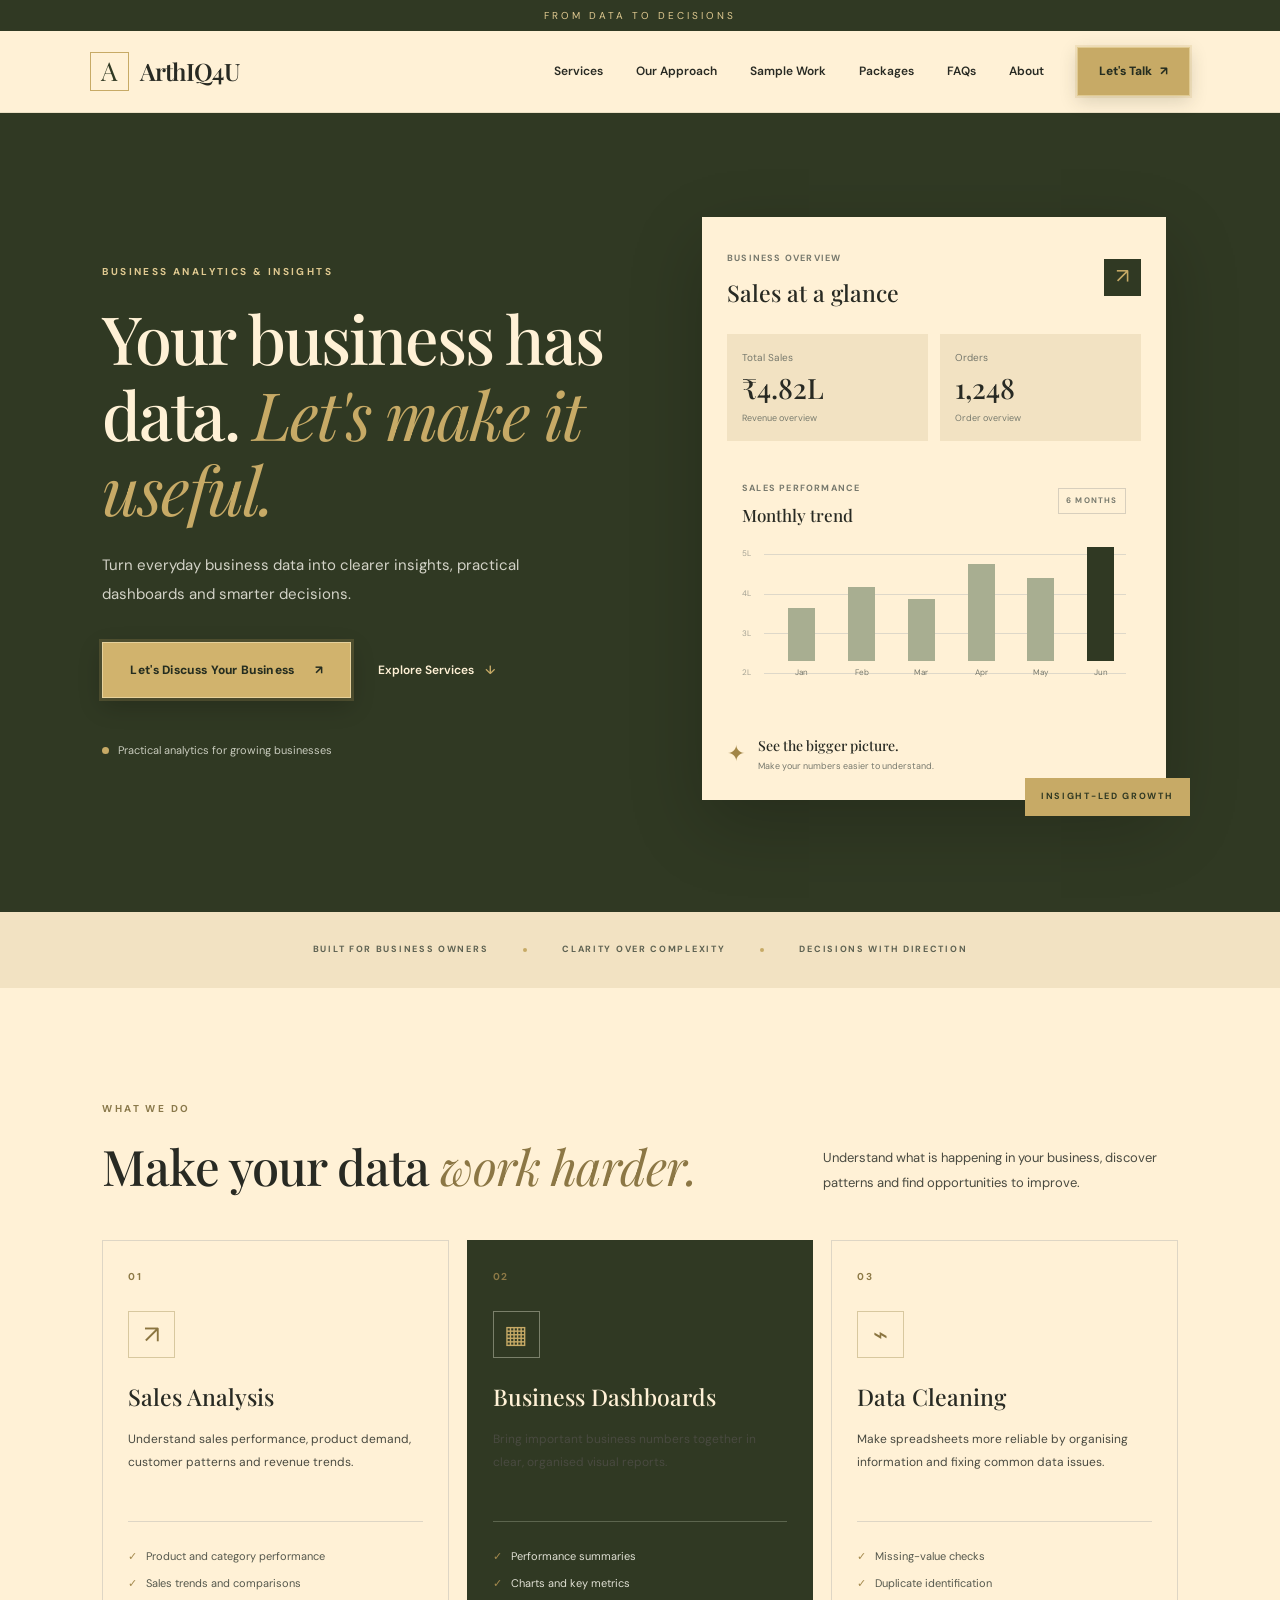
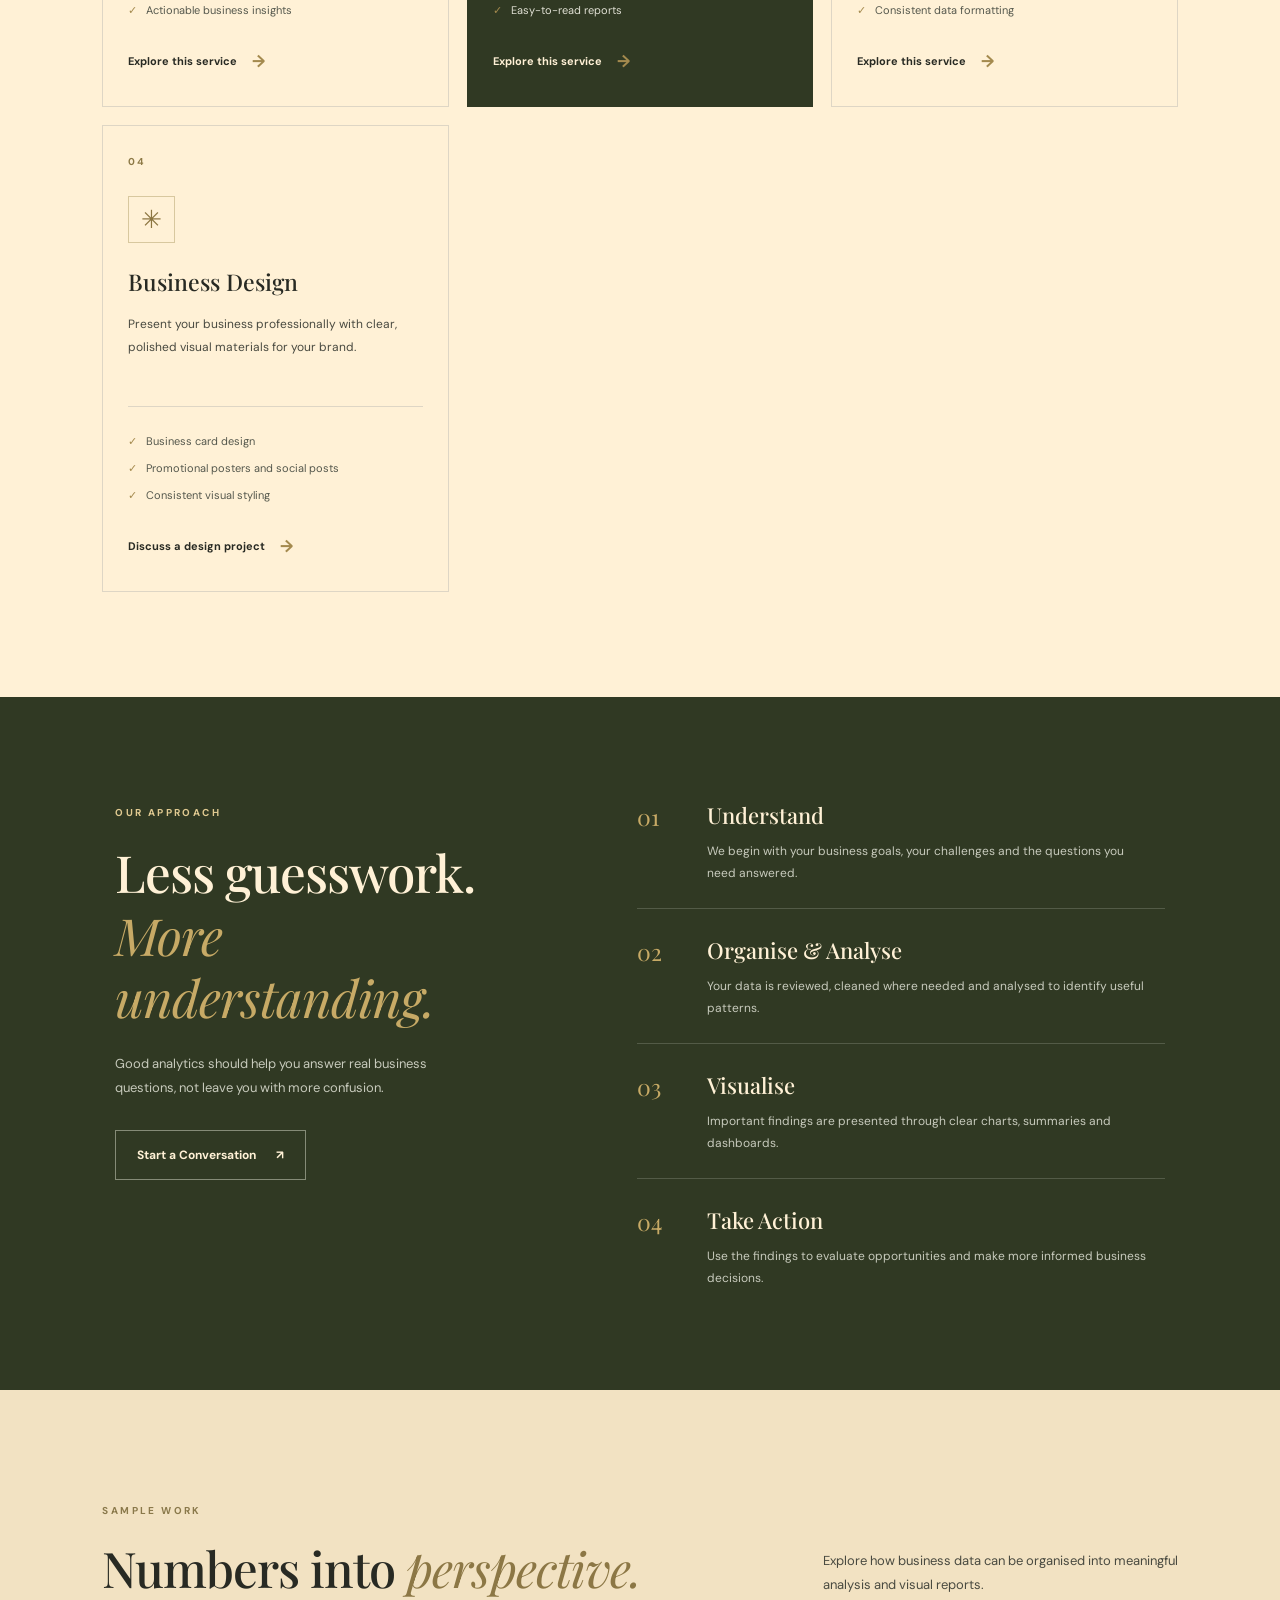
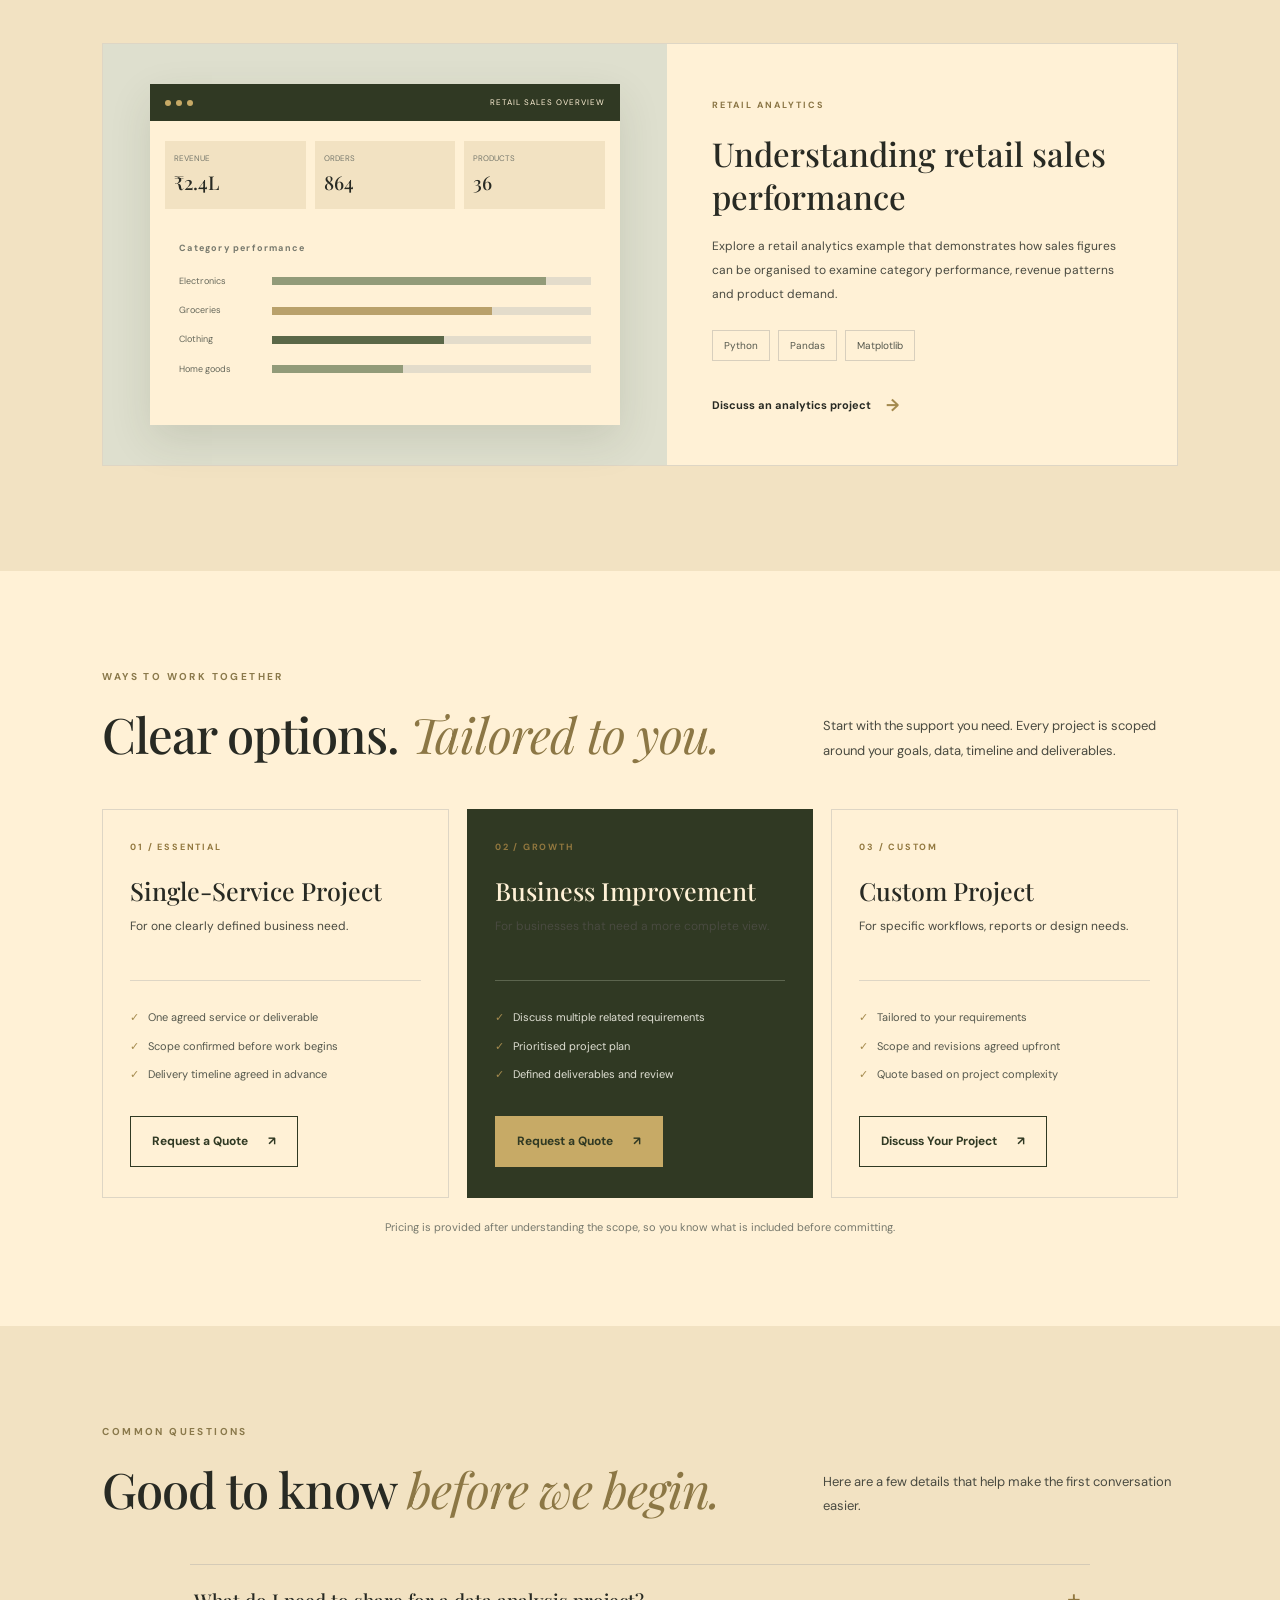
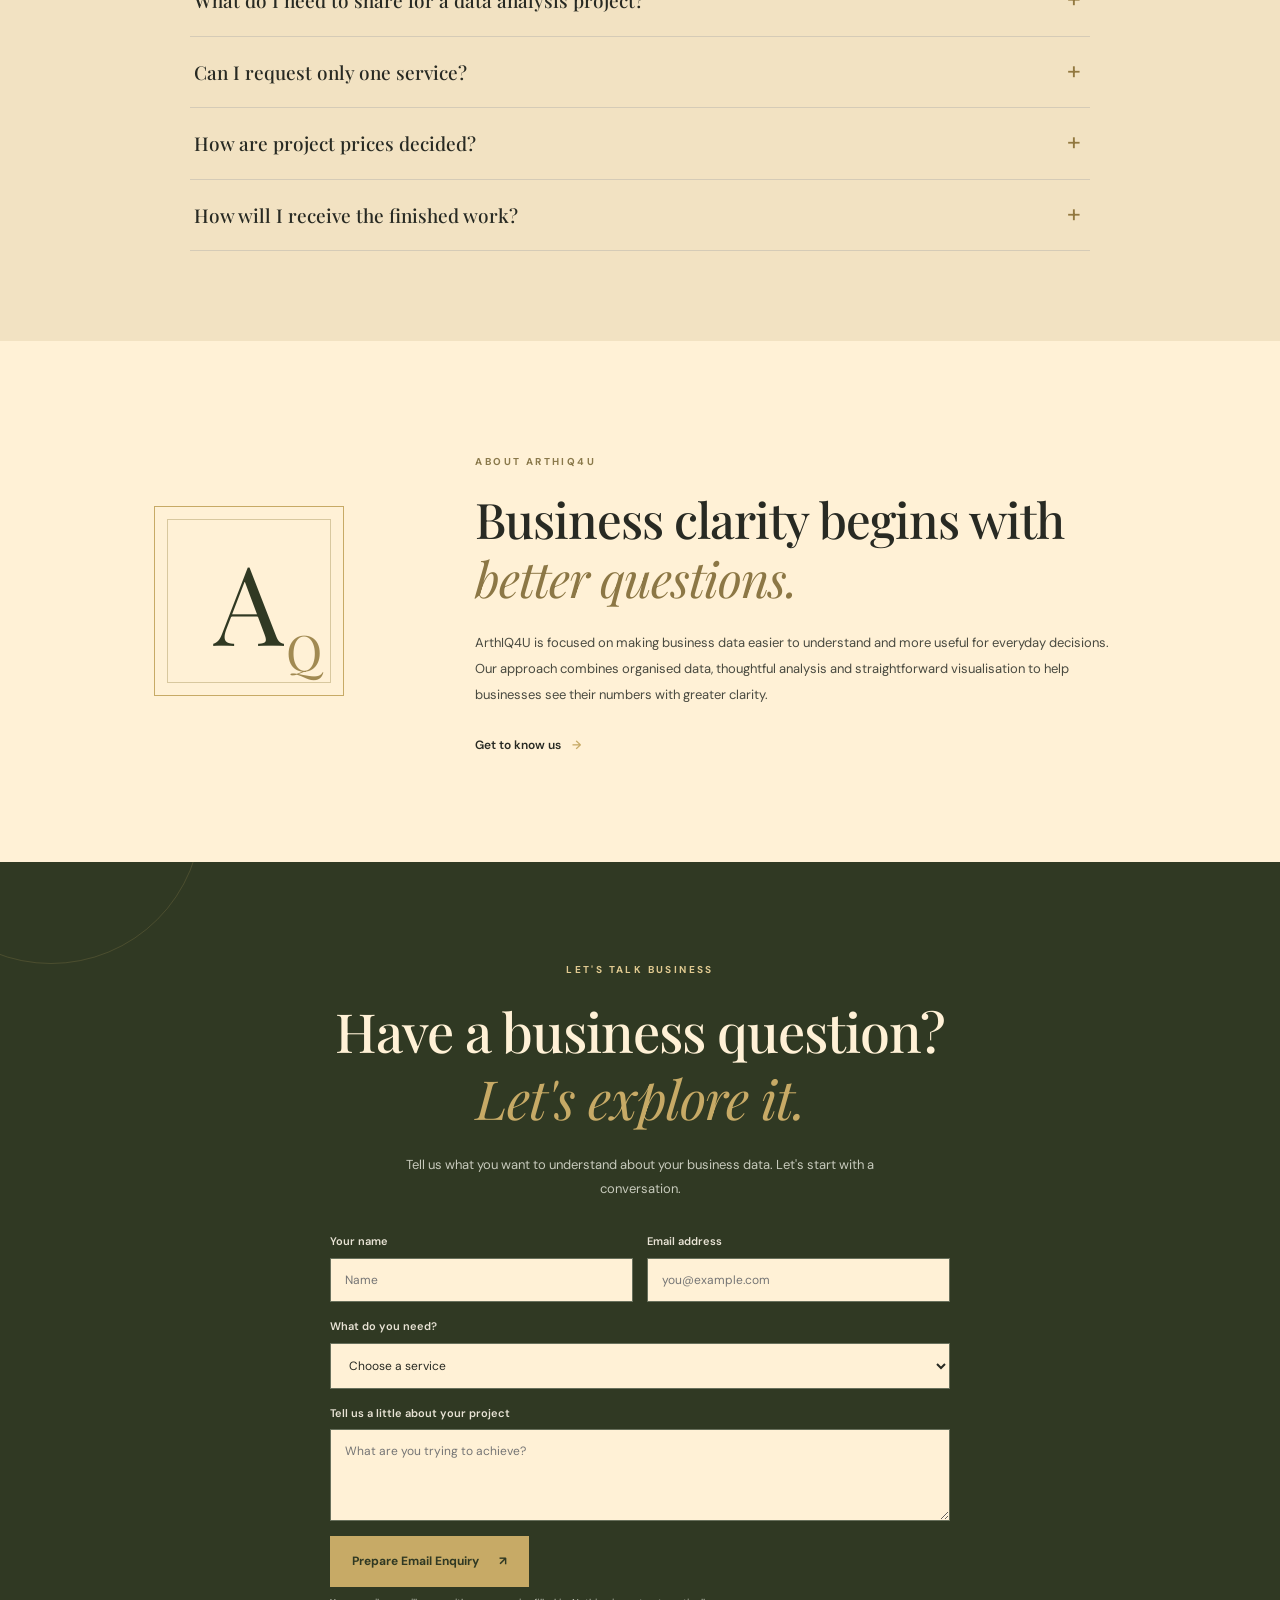
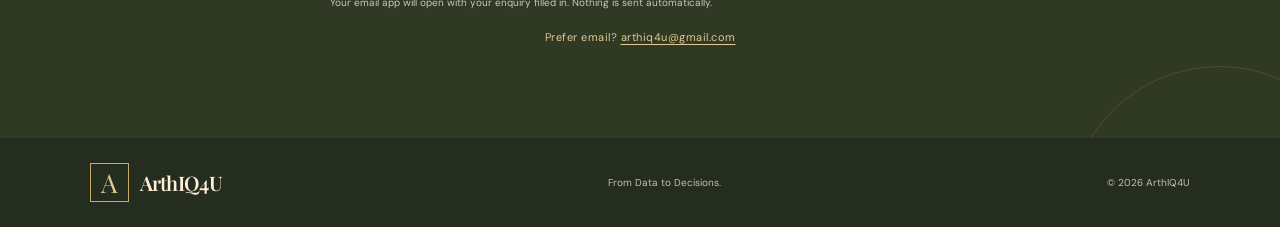
==== index.html @ d62cfc73 "Add files via upload" ====
<!DOCTYPE html>
<html lang="en">
<head>
    <meta charset="UTF-8">
    <meta name="viewport" content="width=device-width, initial-scale=1.0">
    <meta name="theme-color" content="#303923">
    <meta name="description" content="ArthIQ4U helps growing businesses with sales analysis, business dashboards, data cleaning and professional business design. From Data to Decisions.">
    <meta property="og:title" content="ArthIQ4U | From Data to Decisions">
    <meta property="og:description" content="Practical business analytics, dashboards and creative design for growing businesses.">
    <meta property="og:type" content="website">
    <meta name="color-scheme" content="light">
    <title>ArthIQ4U | From Data to Decisions</title>
    <link rel="stylesheet" href="style.css">
    <link rel="preconnect" href="https://fonts.googleapis.com">
    <link rel="preconnect" href="https://fonts.gstatic.com" crossorigin>
    <link href="https://fonts.googleapis.com/css2?family=DM+Sans:wght@400;500;600;700&family=Playfair+Display:wght@400;500;600;700&display=swap" rel="stylesheet">
</head>
<body>

    <div class="topbar">
        FROM DATA TO DECISIONS
    </div>

    <header class="header">
        <a href="#home" class="brand">
            <span class="brand-mark">A</span>
            <span class="brand-name">ArthIQ4U</span>
        </a>

        <button class="menu-toggle" id="menuToggle" aria-label="Open navigation" aria-expanded="false">
            ☰
        </button>

        <nav class="navigation" id="navigation">
            <a href="#services">Services</a>
            <a href="#approach">Our Approach</a>
            <a href="#work">Sample Work</a>
            <a href="#packages">Packages</a>
            <a href="#faq">FAQs</a>
            <a href="#about">About</a>
            <a href="#contact" class="nav-cta">Let's Talk <span>↗</span></a>
        </nav>
    </header>

    <main>
        <section class="hero" id="home">
            <div class="hero-content">
                <span class="eyebrow light-eyebrow">BUSINESS ANALYTICS & INSIGHTS</span>
                <h1>Your business has data. <em>Let's make it useful.</em></h1>
                <p class="hero-description">
                    Turn everyday business data into clearer insights, practical dashboards and smarter decisions.
                </p>

                <div class="hero-actions">
                    <a href="#contact" class="button button-gold">Let's Discuss Your Business <span>↗</span></a>
                    <a href="#services" class="text-link">Explore Services <span>↓</span></a>
                </div>

                <div class="hero-note">
                    <span class="status-dot"></span>
                    Practical analytics for growing businesses
                </div>
            </div>

            <div class="hero-visual">
                <div class="dashboard">
                    <div class="dashboard-header">
                        <div>
                            <span class="dashboard-kicker">BUSINESS OVERVIEW</span>
                            <h3>Sales at a glance</h3>
                        </div>
                        <span class="dashboard-icon">↗</span>
                    </div>

                    <div class="metric-grid">
                        <div class="metric-card">
                            <span>Total Sales</span>
                            <strong>₹4.82L</strong>
                            <small>Revenue overview</small>
                        </div>
                        <div class="metric-card">
                            <span>Orders</span>
                            <strong>1,248</strong>
                            <small>Order overview</small>
                        </div>
                    </div>

                    <div class="chart-card">
                        <div class="chart-heading">
                            <div>
                                <span>SALES PERFORMANCE</span>
                                <h4>Monthly trend</h4>
                            </div>
                            <span class="chart-period">6 MONTHS</span>
                        </div>

                        <div class="chart">
                            <div class="chart-grid">
                                <span>5L</span>
                                <span>4L</span>
                                <span>3L</span>
                                <span>2L</span>
                            </div>
                            <div class="chart-bars">
                                <div class="bar-item"><div class="bar" style="height: 40%"></div><span>Jan</span></div>
                                <div class="bar-item"><div class="bar" style="height: 56%"></div><span>Feb</span></div>
                                <div class="bar-item"><div class="bar" style="height: 47%"></div><span>Mar</span></div>
                                <div class="bar-item"><div class="bar" style="height: 73%"></div><span>Apr</span></div>
                                <div class="bar-item"><div class="bar" style="height: 63%"></div><span>May</span></div>
                                <div class="bar-item"><div class="bar active-bar" style="height: 88%"></div><span>Jun</span></div>
                            </div>
                        </div>
                    </div>

                    <div class="dashboard-footer">
                        <span class="footer-symbol">✦</span>
                        <div>
                            <strong>See the bigger picture.</strong>
                            <p>Make your numbers easier to understand.</p>
                        </div>
                    </div>
                </div>
                <div class="floating-label">INSIGHT-LED GROWTH</div>
            </div>
        </section>

        <section class="trust-strip">
            <span>BUILT FOR BUSINESS OWNERS</span>
            <span class="trust-divider"></span>
            <span>CLARITY OVER COMPLEXITY</span>
            <span class="trust-divider"></span>
            <span>DECISIONS WITH DIRECTION</span>
        </section>

        <section class="section services-section" id="services">
            <div class="section-heading">
                <div>
                    <span class="eyebrow">WHAT WE DO</span>
                    <h2>Make your data <em>work harder.</em></h2>
                </div>
                <p>Understand what is happening in your business, discover patterns and find opportunities to improve.</p>
            </div>

            <div class="services-grid">
                <article class="service-card">
                    <div class="service-number">01</div>
                    <div class="service-icon">↗</div>
                    <h3>Sales Analysis</h3>
                    <p>Understand sales performance, product demand, customer patterns and revenue trends.</p>
                    <ul>
                        <li>Product and category performance</li>
                        <li>Sales trends and comparisons</li>
                        <li>Actionable business insights</li>
                    </ul>
                    <a href="#contact" class="service-link">Explore this service <span>→</span></a>
                </article>

                <article class="service-card featured-service">
                    <div class="service-number">02</div>
                    <div class="service-icon">▦</div>
                    <h3>Business Dashboards</h3>
                    <p>Bring important business numbers together in clear, organised visual reports.</p>
                    <ul>
                        <li>Performance summaries</li>
                        <li>Charts and key metrics</li>
                        <li>Easy-to-read reports</li>
                    </ul>
                    <a href="#contact" class="service-link">Explore this service <span>→</span></a>
                </article>

                <article class="service-card">
                    <div class="service-number">03</div>
                    <div class="service-icon">⌁</div>
                    <h3>Data Cleaning</h3>
                    <p>Make spreadsheets more reliable by organising information and fixing common data issues.</p>
                    <ul>
                        <li>Missing-value checks</li>
                        <li>Duplicate identification</li>
                        <li>Consistent data formatting</li>
                    </ul>
                    <a href="#contact" class="service-link">Explore this service <span>→</span></a>
                </article>

                <article class="service-card">
                    <div class="service-number">04</div>
                    <div class="service-icon">✳</div>
                    <h3>Business Design</h3>
                    <p>Present your business professionally with clear, polished visual materials for your brand.</p>
                    <ul>
                        <li>Business card design</li>
                        <li>Promotional posters and social posts</li>
                        <li>Consistent visual styling</li>
                    </ul>
                    <a href="#contact" class="service-link">Discuss a design project <span>→</span></a>
                </article>
            </div>
        </section>

        <section class="approach-section" id="approach">
            <div class="approach-intro">
                <span class="eyebrow light-eyebrow">OUR APPROACH</span>
                <h2>Less guesswork.<br><em>More understanding.</em></h2>
                <p>Good analytics should help you answer real business questions, not leave you with more confusion.</p>
                <a href="#contact" class="button button-outline">Start a Conversation <span>↗</span></a>
            </div>

            <div class="steps">
                <article class="step">
                    <span class="step-number">01</span>
                    <div>
                        <h3>Understand</h3>
                        <p>We begin with your business goals, your challenges and the questions you need answered.</p>
                    </div>
                </article>

                <article class="step">
                    <span class="step-number">02</span>
                    <div>
                        <h3>Organise & Analyse</h3>
                        <p>Your data is reviewed, cleaned where needed and analysed to identify useful patterns.</p>
                    </div>
                </article>

                <article class="step">
                    <span class="step-number">03</span>
                    <div>
                        <h3>Visualise</h3>
                        <p>Important findings are presented through clear charts, summaries and dashboards.</p>
                    </div>
                </article>

                <article class="step">
                    <span class="step-number">04</span>
                    <div>
                        <h3>Take Action</h3>
                        <p>Use the findings to evaluate opportunities and make more informed business decisions.</p>
                    </div>
                </article>
            </div>
        </section>

        <section class="section work-section" id="work">
            <div class="section-heading">
                <div>
                    <span class="eyebrow">SAMPLE WORK</span>
                    <h2>Numbers into <em>perspective.</em></h2>
                </div>
                <p>Explore how business data can be organised into meaningful analysis and visual reports.</p>
            </div>

            <article class="project-card">
                <div class="project-visual">
                    <div class="project-window">
                        <div class="window-top">
                            <div class="window-dots"><i></i><i></i><i></i></div>
                            <span>RETAIL SALES OVERVIEW</span>
                        </div>
                        <div class="project-metrics">
                            <div><span>REVENUE</span><strong>₹2.4L</strong></div>
                            <div><span>ORDERS</span><strong>864</strong></div>
                            <div><span>PRODUCTS</span><strong>36</strong></div>
                        </div>
                        <div class="project-chart">
                            <div class="project-chart-title">Category performance</div>
                            <div class="horizontal-row"><span>Electronics</span><div><i style="width: 86%"></i></div></div>
                            <div class="horizontal-row"><span>Groceries</span><div><i style="width: 69%"></i></div></div>
                            <div class="horizontal-row"><span>Clothing</span><div><i style="width: 54%"></i></div></div>
                            <div class="horizontal-row"><span>Home goods</span><div><i style="width: 41%"></i></div></div>
                        </div>
                    </div>
                </div>

                <div class="project-content">
                    <span class="project-tag">RETAIL ANALYTICS</span>
                    <h3>Understanding retail sales performance</h3>
                    <p>Explore a retail analytics example that demonstrates how sales figures can be organised to examine category performance, revenue patterns and product demand.</p>
                    <div class="project-tools">
                        <span>Python</span>
                        <span>Pandas</span>
                        <span>Matplotlib</span>
                    </div>
                    <a href="#contact" class="service-link">Discuss an analytics project <span>→</span></a>
                </div>
            </article>
        </section>

        <section class="section packages-section" id="packages">
            <div class="section-heading">
                <div>
                    <span class="eyebrow">WAYS TO WORK TOGETHER</span>
                    <h2>Clear options. <em>Tailored to you.</em></h2>
                </div>
                <p>Start with the support you need. Every project is scoped around your goals, data, timeline and deliverables.</p>
            </div>

            <div class="packages-grid">
                <article class="package-card">
                    <span class="package-label">01 / ESSENTIAL</span>
                    <h3>Single-Service Project</h3>
                    <p>For one clearly defined business need.</p>
                    <ul>
                        <li>One agreed service or deliverable</li>
                        <li>Scope confirmed before work begins</li>
                        <li>Delivery timeline agreed in advance</li>
                    </ul>
                    <a class="button button-outline-dark" href="#contact" data-service="Single-Service Project">Request a Quote <span>↗</span></a>
                </article>

                <article class="package-card package-featured">
                    <span class="package-label">02 / GROWTH</span>
                    <h3>Business Improvement</h3>
                    <p>For businesses that need a more complete view.</p>
                    <ul>
                        <li>Discuss multiple related requirements</li>
                        <li>Prioritised project plan</li>
                        <li>Defined deliverables and review</li>
                    </ul>
                    <a class="button button-gold" href="#contact" data-service="Business Improvement">Request a Quote <span>↗</span></a>
                </article>

                <article class="package-card">
                    <span class="package-label">03 / CUSTOM</span>
                    <h3>Custom Project</h3>
                    <p>For specific workflows, reports or design needs.</p>
                    <ul>
                        <li>Tailored to your requirements</li>
                        <li>Scope and revisions agreed upfront</li>
                        <li>Quote based on project complexity</li>
                    </ul>
                    <a class="button button-outline-dark" href="#contact" data-service="Custom Project">Discuss Your Project <span>↗</span></a>
                </article>
            </div>
            <p class="packages-note">Pricing is provided after understanding the scope, so you know what is included before committing.</p>
        </section>

        <section class="faq-section" id="faq">
            <div class="section-heading">
                <div>
                    <span class="eyebrow">COMMON QUESTIONS</span>
                    <h2>Good to know <em>before we begin.</em></h2>
                </div>
                <p>Here are a few details that help make the first conversation easier.</p>
            </div>

            <div class="faq-list">
                <details>
                    <summary>What do I need to share for a data analysis project?</summary>
                    <p>Usually, a spreadsheet or CSV file and a short explanation of the business questions you want answered. Do not send passwords or sensitive customer information.</p>
                </details>
                <details>
                    <summary>Can I request only one service?</summary>
                    <p>Yes. You can enquire about a single sales analysis, dashboard, data-cleaning task, business card or promotional design.</p>
                </details>
                <details>
                    <summary>How are project prices decided?</summary>
                    <p>Pricing depends on the scope, complexity, format and timeline. You can request a quote before deciding whether to proceed.</p>
                </details>
                <details>
                    <summary>How will I receive the finished work?</summary>
                    <p>The delivery format is agreed at the start. Depending on the project, it may include a report, cleaned file, dashboard or design files.</p>
                </details>
            </div>
        </section>

        <section class="about-section" id="about">
            <div class="about-mark">A<span>Q</span></div>
            <div class="about-content">
                <span class="eyebrow">ABOUT ARTHIQ4U</span>
                <h2>Business clarity begins with <em>better questions.</em></h2>
                <p>ArthIQ4U is focused on making business data easier to understand and more useful for everyday decisions. Our approach combines organised data, thoughtful analysis and straightforward visualisation to help businesses see their numbers with greater clarity.</p>
                <a href="#contact" class="text-link dark-text-link">Get to know us <span>→</span></a>
            </div>
        </section>

        <section class="contact-section" id="contact">
            <div class="contact-inner">
                <span class="eyebrow light-eyebrow">LET'S TALK BUSINESS</span>
                <h2>Have a business question? <em>Let's explore it.</em></h2>
                <p>Tell us what you want to understand about your business data. Let's start with a conversation.</p>
                <form class="contact-form" id="contactForm">
                    <div class="form-row">
                        <label>
                            Your name
                            <input type="text" id="clientName" name="name" placeholder="Name" autocomplete="name" required>
                        </label>
                        <label>
                            Email address
                            <input type="email" id="clientEmail" name="email" placeholder="you@example.com" autocomplete="email" required>
                        </label>
                    </div>
                    <label>
                        What do you need?
                        <select id="serviceChoice" name="service" required>
                            <option value="">Choose a service</option>
                            <option>Sales Analysis</option>
                            <option>Business Dashboards</option>
                            <option>Data Cleaning</option>
                            <option>Business Card or Poster Design</option>
                            <option>Business Improvement</option>
                            <option>Custom Project</option>
                        </select>
                    </label>
                    <label>
                        Tell us a little about your project
                        <textarea id="projectDetails" name="message" rows="4" placeholder="What are you trying to achieve?" required></textarea>
                    </label>
                    <button class="button button-gold form-submit" type="submit">Prepare Email Enquiry <span>↗</span></button>
                    <p class="form-note">Your email app will open with your enquiry filled in. Nothing is sent automatically.</p>
                </form>
                <div class="contact-email">Prefer email? <a href="mailto:arthiq4u@gmail.com">arthiq4u@gmail.com</a></div>
            </div>
        </section>
    </main>

    <footer class="footer">
        <a href="#home" class="brand footer-brand">
            <span class="brand-mark">A</span>
            <span class="brand-name">ArthIQ4U</span>
        </a>
        <p>From Data to Decisions.</p>
        <span class="copyright">© <span id="year"></span> ArthIQ4U</span>
    </footer>

    <script>
        const menuToggle = document.getElementById("menuToggle");
        const navigation = document.getElementById("navigation");

        menuToggle.addEventListener("click", () => {
            const isOpen = navigation.classList.toggle("navigation-open");
            menuToggle.setAttribute("aria-expanded", isOpen);
            menuToggle.setAttribute("aria-label", isOpen ? "Close navigation" : "Open navigation");
            menuToggle.textContent = isOpen ? "✕" : "☰";
        });

        navigation.querySelectorAll("a").forEach(link => {
            link.addEventListener("click", () => {
                navigation.classList.remove("navigation-open");
                menuToggle.setAttribute("aria-expanded", "false");
                menuToggle.setAttribute("aria-label", "Open navigation");
                menuToggle.textContent = "☰";
            });
        });

        document.getElementById("year").textContent = new Date().getFullYear();

        // Package buttons preselect the relevant project type in the enquiry form.
        document.querySelectorAll("[data-service]").forEach(button => {
            button.addEventListener("click", () => {
                const serviceChoice = document.getElementById("serviceChoice");
                const value = button.dataset.service;
                const matchingOption = Array.from(serviceChoice.options).find(option => option.text === value);
                if (matchingOption) serviceChoice.value = matchingOption.value;
                else if (value === "Single-Service Project") serviceChoice.value = "Custom Project";
                else if (value === "Business Improvement") serviceChoice.value = "Business Improvement";
                else serviceChoice.value = "Custom Project";
            });
        });

        // This works on static hosting: it prepares an email rather than storing form data.
        document.getElementById("contactForm").addEventListener("submit", event => {
            event.preventDefault();
            const name = document.getElementById("clientName").value.trim();
            const email = document.getElementById("clientEmail").value.trim();
            const service = document.getElementById("serviceChoice").value;
            const details = document.getElementById("projectDetails").value.trim();
            const subject = encodeURIComponent("ArthIQ4U Enquiry - " + service);
            const body = encodeURIComponent(
                "Name: " + name + "\n" +
                "Reply email: " + email + "\n" +
                "Service: " + service + "\n\n" +
                "Project details:\n" + details
            );
            window.location.href = "mailto:arthiq4u@gmail.com?subject=" + subject + "&body=" + body;
        });
    </script>

</body>
</html>
---- style.css ----
:root {
    --olive: #303923;
    --olive-light: #45503a;
    --cream: #f4f0e5;
    --cream-dark: #e9e2d2;
    --gold: #c7aa66;
    --gold-light: #e0ca91;
    --ink: #282a23;
    --muted: #77796d;
    --white: #f4f0e5;
    --serif: "Playfair Display", Georgia, serif;
    --sans: "DM Sans", Arial, sans-serif;
}

* {
    margin: 0;
    padding: 0;
    box-sizing: border-box;
}

html {
    scroll-behavior: smooth;
    scroll-padding-top: 90px;
}

body {
    font-family: var(--sans);
    background: var(--cream);
    color: var(--ink);
    line-height: 1.7;
    -webkit-font-smoothing: antialiased;
}

a {
    color: inherit;
    text-decoration: none;
}

button {
    font: inherit;
}

.topbar {
    background: var(--olive);
    color: var(--gold-light);
    text-align: center;
    font-size: 10px;
    letter-spacing: 3px;
    padding: 7px 15px;
}

.header {
    min-height: 82px;
    display: flex;
    align-items: center;
    justify-content: space-between;
    padding: 0 7%;
    background: var(--cream);
    position: sticky;
    top: 0;
    z-index: 100;
    border-bottom: 1px solid rgba(48, 57, 35, 0.1);
}

.brand {
    display: inline-flex;
    align-items: center;
    gap: 11px;
}

.brand-mark {
    display: grid;
    place-items: center;
    width: 39px;
    height: 39px;
    border: 1px solid var(--gold);
    color: var(--olive);
    font-family: var(--serif);
    font-size: 26px;
    line-height: 1;
}

.brand-name {
    font-family: var(--serif);
    font-size: 24px;
    font-weight: 600;
    letter-spacing: -0.7px;
}

.navigation {
    display: flex;
    align-items: center;
    flex-wrap: wrap;
    gap: 33px;
}

.navigation a {
    font-size: 12px;
    font-weight: 600;
    transition: color 0.2s ease;
}

.navigation a:hover {
    color: #92763c;
}

.navigation .nav-cta {
    border: 1px solid var(--olive);
    padding: 11px 17px;
}

.nav-cta span {
    color: #92763c;
    margin-left: 5px;
}

.menu-toggle {
    display: none;
    border: 0;
    background: transparent;
    color: var(--olive);
    font-size: 25px;
    cursor: pointer;
}

/* Hero */

.hero {
    background: var(--olive);
    color: var(--cream);
    padding: 92px 8% 100px;
    display: grid;
    grid-template-columns: 1.03fr 0.97fr;
    gap: 70px;
    align-items: center;
    overflow: hidden;
}

.hero-content {
    max-width: 610px;
}

.eyebrow {
    display: inline-block;
    color: #8a794b;
    font-size: 10px;
    letter-spacing: 2.4px;
    font-weight: 700;
    margin-bottom: 20px;
}

.light-eyebrow {
    color: var(--gold-light);
}

.hero h1 {
    font-family: var(--serif);
    font-size: clamp(43px, 5.2vw, 70px);
    font-weight: 500;
    line-height: 1.13;
    letter-spacing: -2px;
    max-width: 650px;
}

.hero h1 em,
.section-heading h2 em,
.approach-intro h2 em,
.contact-inner h2 em,
.about-content h2 em {
    color: var(--gold);
    font-weight: 400;
}

.hero-description {
    color: #d3d3c7;
    max-width: 450px;
    font-size: 15px;
    margin-top: 25px;
    line-height: 1.9;
}

.hero-actions {
    display: flex;
    align-items: center;
    flex-wrap: wrap;
    gap: 27px;
    margin-top: 34px;
}

.button {
    display: inline-flex;
    justify-content: center;
    align-items: center;
    gap: 20px;
    padding: 14px 21px;
    font-size: 12px;
    font-weight: 700;
    transition: transform 0.2s ease, background 0.2s ease;
}

.button:hover {
    transform: translateY(-2px);
}

.button-gold {
    background: var(--gold);
    color: var(--olive);
}

.button-gold:hover {
    background: var(--gold-light);
}

.text-link {
    font-size: 12px;
    font-weight: 600;
}

.text-link span {
    margin-left: 8px;
    color: var(--gold);
}

.hero-note {
    display: flex;
    align-items: center;
    gap: 9px;
    margin-top: 43px;
    font-size: 11px;
    color: #c8cbbd;
}

.status-dot {
    width: 7px;
    height: 7px;
    background: var(--gold);
    border-radius: 50%;
}

.hero-visual {
    position: relative;
    padding: 12px;
}

.dashboard {
    background: var(--cream);
    color: var(--ink);
    padding: 25px;
    box-shadow: 0 25px 70px rgba(0, 0, 0, 0.2);
    position: relative;
    z-index: 1;
}

.dashboard-header,
.chart-heading {
    display: flex;
    align-items: center;
    justify-content: space-between;
}

.dashboard-kicker,
.chart-heading span,
.project-chart-title {
    color: var(--muted);
    font-size: 9px;
    letter-spacing: 1.2px;
    font-weight: 700;
}

.dashboard-header h3 {
    font-family: var(--serif);
    font-size: 23px;
    font-weight: 500;
    margin-top: 4px;
}

.dashboard-icon {
    display: grid;
    place-items: center;
    width: 37px;
    height: 37px;
    background: var(--olive);
    color: var(--gold);
    font-size: 21px;
}

.metric-grid {
    display: grid;
    grid-template-columns: 1fr 1fr;
    gap: 12px;
    margin: 22px 0 14px;
}

.metric-card {
    padding: 15px;
    background: var(--cream-dark);
    display: flex;
    flex-direction: column;
}

.metric-card span {
    font-size: 10px;
    color: var(--muted);
}

.metric-card strong {
    font-family: var(--serif);
    font-size: 28px;
    font-weight: 500;
    margin: 4px 0;
    line-height: 1.3;
}

.metric-card small {
    color: #787b6e;
    font-size: 9px;
}

.chart-card {
    background: var(--white);
    padding: 17px 15px 12px;
}

.chart-heading h4 {
    font-family: var(--serif);
    font-size: 17px;
    font-weight: 500;
    margin-top: 2px;
}

.chart-period {
    font-size: 8px !important;
    border: 1px solid #d8cfbd;
    padding: 5px 7px;
}

.chart {
    height: 155px;
    position: relative;
    margin-top: 17px;
    padding-left: 27px;
}

.chart-grid {
    position: absolute;
    inset: 0 0 22px 0;
    display: flex;
    flex-direction: column;
    justify-content: space-between;
}

.chart-grid span {
    color: #a3a193;
    font-size: 8px;
    position: relative;
}

.chart-grid span::after {
    content: "";
    position: absolute;
    left: 22px;
    right: 0;
    top: 50%;
    border-top: 1px solid #ded8c9;
}

.chart-bars {
    height: calc(100% - 22px);
    position: relative;
    display: flex;
    align-items: end;
    justify-content: space-around;
    gap: 10px;
    padding-left: 8px;
}

.bar-item {
    height: 100%;
    display: flex;
    flex: 1;
    flex-direction: column;
    align-items: center;
    justify-content: end;
    gap: 5px;
    z-index: 1;
}

.bar {
    width: min(100%, 27px);
    background: #a8ae91;
    min-height: 10px;
}

.active-bar {
    background: var(--olive);
}

.bar-item span {
    font-size: 8px;
    color: var(--muted);
}

.dashboard-footer {
    display: flex;
    gap: 13px;
    align-items: center;
    padding-top: 18px;
}

.footer-symbol {
    color: #a28647;
    font-size: 22px;
}

.dashboard-footer strong {
    font-family: var(--serif);
    font-size: 14px;
    font-weight: 500;
}

.dashboard-footer p {
    font-size: 9px;
    color: var(--muted);
}

.floating-label {
    position: absolute;
    bottom: -4px;
    right: -12px;
    background: var(--gold);
    color: var(--olive);
    font-size: 9px;
    font-weight: 700;
    letter-spacing: 1.7px;
    padding: 11px 16px;
    z-index: 2;
}

/* Trust strip */

.trust-strip {
    min-height: 76px;
    background: var(--cream-dark);
    display: flex;
    justify-content: center;
    align-items: center;
    flex-wrap: wrap;
    gap: 35px;
    padding: 20px;
    color: #5e6252;
    font-size: 9px;
    font-weight: 700;
    letter-spacing: 1.7px;
}

.trust-divider {
    width: 4px;
    height: 4px;
    background: var(--gold);
    border-radius: 50%;
}

/* General sections */

.section {
    padding: 105px 8%;
}

.section-heading {
    display: flex;
    justify-content: space-between;
    align-items: end;
    gap: 45px;
    margin-bottom: 45px;
}

.section-heading h2,
.about-content h2 {
    font-family: var(--serif);
    font-size: clamp(35px, 4vw, 49px);
    line-height: 1.2;
    font-weight: 500;
    letter-spacing: -1px;
}

.section-heading h2 em,
.about-content h2 em {
    color: #8c7745;
}

.section-heading > p {
    max-width: 355px;
    color: var(--muted);
    font-size: 13px;
    line-height: 1.9;
}

/* Services */

.services-grid {
    display: grid;
    grid-template-columns: repeat(3, 1fr);
    gap: 18px;
}

.service-card {
    background: var(--white);
    border: 1px solid #ded6c5;
    padding: 27px 25px 30px;
    position: relative;
    min-width: 0;
    transition: transform 0.25s ease, box-shadow 0.25s ease;
}

.service-card:hover {
    transform: translateY(-5px);
    box-shadow: 0 15px 35px rgba(48, 57, 35, 0.08);
}

.featured-service {
    background: var(--olive);
    color: var(--cream);
    border-color: var(--olive);
}

.service-number {
    font-size: 10px;
    color: #8d7946;
    font-weight: 700;
    letter-spacing: 1.5px;
}

.service-icon {
    width: 47px;
    height: 47px;
    border: 1px solid #d8c89f;
    color: #8b7540;
    display: grid;
    place-items: center;
    font-size: 25px;
    margin: 26px 0 19px;
}

.featured-service .service-icon {
    color: var(--gold);
    border-color: #7a806a;
}

.service-card h3 {
    font-family: var(--serif);
    font-size: 23px;
    font-weight: 500;
    margin-bottom: 12px;
}

.service-card > p {
    color: var(--muted);
    font-size: 12px;
    line-height: 1.9;
    min-height: 70px;
}

.featured-service > p {
    color: #d1d2c5;
}

.service-card ul {
    list-style: none;
    margin: 23px 0 27px;
    padding-top: 17px;
    border-top: 1px solid #ded6c5;
}

.featured-service ul {
    border-color: #5c654e;
}

.service-card li {
    font-size: 11px;
    margin: 8px 0;
    color: #55584d;
}

.featured-service li {
    color: #e0e0d4;
}

.service-card li::before {
    content: "✓";
    color: #a48a4e;
    margin-right: 9px;
}

.service-link {
    display: inline-flex;
    align-items: center;
    gap: 15px;
    font-size: 11px;
    font-weight: 700;
}

.service-link span {
    color: #a48a4e;
    font-size: 17px;
    transition: transform 0.2s ease;
}

.service-link:hover span {
    transform: translateX(4px);
}

/* Approach */

.approach-section {
    background: var(--olive);
    color: var(--cream);
    padding: 100px 9%;
    display: grid;
    grid-template-columns: 0.9fr 1.1fr;
    gap: 90px;
}

.approach-intro h2 {
    font-family: var(--serif);
    font-size: clamp(38px, 4vw, 53px);
    line-height: 1.22;
    font-weight: 500;
    letter-spacing: -1px;
}

.approach-intro > p {
    color: #c7cabc;
    font-size: 13px;
    line-height: 1.9;
    margin: 23px 0 29px;
    max-width: 370px;
}

.button-outline {
    border: 1px solid #858b77;
    color: var(--cream);
}

.button-outline:hover {
    background: #414b35;
}

.steps {
    display: flex;
    flex-direction: column;
}

.step {
    display: grid;
    grid-template-columns: 48px 1fr;
    gap: 22px;
    padding: 23px 0;
    border-bottom: 1px solid #535b47;
}

.step:first-child {
    padding-top: 0;
}

.step:last-child {
    border-bottom: 0;
    padding-bottom: 0;
}

.step-number {
    font-family: var(--serif);
    font-size: 23px;
    color: var(--gold);
}

.step h3 {
    font-family: var(--serif);
    font-size: 22px;
    font-weight: 500;
    margin-bottom: 5px;
}

.step p {
    color: #c7cabc;
    font-size: 12px;
    line-height: 1.9;
    max-width: 440px;
}

/* Sample work */

.work-section {
    background: var(--cream-dark);
}

.project-card {
    display: grid;
    grid-template-columns: 1.05fr 0.95fr;
    background: var(--white);
    border: 1px solid #ded6c5;
}

.project-visual {
    padding: 36px;
    background: #dedfce;
    display: flex;
    align-items: center;
    justify-content: center;
    min-width: 0;
}

.project-window {
    background: var(--cream);
    width: 100%;
    max-width: 470px;
    box-shadow: 0 15px 40px rgba(48, 57, 35, 0.12);
}

.window-top {
    background: var(--olive);
    color: var(--cream);
    display: flex;
    align-items: center;
    justify-content: space-between;
    padding: 12px 15px;
    font-size: 8px;
    letter-spacing: 1px;
}

.window-dots {
    display: flex;
    gap: 5px;
}

.window-dots i {
    width: 6px;
    height: 6px;
    background: var(--gold);
    border-radius: 50%;
}

.project-metrics {
    display: grid;
    grid-template-columns: repeat(3, 1fr);
    gap: 9px;
    padding: 20px 15px 15px;
}

.project-metrics > div {
    background: var(--cream-dark);
    padding: 11px 9px;
    display: flex;
    flex-direction: column;
}

.project-metrics span {
    font-size: 8px;
    color: var(--muted);
}

.project-metrics strong {
    font-family: var(--serif);
    font-size: 19px;
    font-weight: 500;
}

.project-chart {
    background: var(--white);
    margin: 0 15px 17px;
    padding: 17px 14px;
}

.project-chart-title {
    margin-bottom: 17px;
}

.horizontal-row {
    display: grid;
    grid-template-columns: 83px 1fr;
    align-items: center;
    gap: 10px;
    margin: 14px 0;
}

.horizontal-row > span {
    font-size: 9px;
    color: #66685b;
}

.horizontal-row > div {
    height: 8px;
    background: #e3dccb;
}

.horizontal-row i {
    display: block;
    height: 100%;
    background: #929b79;
}

.horizontal-row:nth-child(3) i {
    background: #b9a16b;
}

.horizontal-row:nth-child(4) i {
    background: #5b6848;
}

.project-content {
    padding: 45px;
    align-self: center;
}

.project-tag {
    color: #8a7545;
    font-size: 9px;
    font-weight: 700;
    letter-spacing: 2px;
}

.project-content h3 {
    font-family: var(--serif);
    font-size: 33px;
    font-weight: 500;
    line-height: 1.3;
    margin: 16px 0;
}

.project-content > p {
    color: var(--muted);
    font-size: 12px;
    line-height: 2;
}

.project-tools {
    display: flex;
    flex-wrap: wrap;
    gap: 8px;
    margin: 24px 0 29px;
}

.project-tools span {
    border: 1px solid #d8cfbd;
    padding: 6px 11px;
    font-size: 10px;
    color: #55584d;
}

/* Packages */

.packages-section {
    background: var(--cream);
    padding: 90px 8%;
}

.packages-grid {
    display: grid;
    grid-template-columns: repeat(3, minmax(0, 1fr));
    gap: 18px;
}

.package-card {
    background: var(--white);
    border: 1px solid #ded6c5;
    padding: 30px 27px;
    display: flex;
    flex-direction: column;
    align-items: flex-start;
    transition: transform 0.25s ease, box-shadow 0.25s ease;
}

.package-card:hover {
    transform: translateY(-4px);
    box-shadow: 0 16px 36px rgba(48, 57, 35, 0.08);
}

.package-featured {
    background: var(--olive);
    color: var(--cream);
    border-color: var(--olive);
}

.package-label {
    color: #92783f;
    font-size: 9px;
    font-weight: 700;
    letter-spacing: 1.8px;
}

.package-card h3 {
    font: 500 25px/1.25 var(--serif);
    margin: 20px 0 10px;
}

.package-card > p {
    color: var(--muted);
    font-size: 12px;
    line-height: 1.8;
    min-height: 44px;
}

.package-featured > p {
    color: #d1d2c5;
}

.package-card ul {
    list-style: none;
    border-top: 1px solid #ded6c5;
    padding: 17px 0 22px;
    margin: 20px 0 0;
    width: 100%;
    flex: 1;
}

.package-featured ul {
    border-color: #5c654e;
}

.package-card li {
    font-size: 11px;
    color: #55584d;
    margin: 10px 0;
}

.package-featured li {
    color: #e0e0d4;
}

.package-card li::before {
    content: "✓";
    color: #a48a4e;
    margin-right: 9px;
}

.button-outline-dark {
    border: 1px solid var(--olive);
    color: var(--olive);
}

.button-outline-dark:hover {
    background: var(--cream-dark);
}

.package-featured .button-gold {
    color: var(--olive);
}

.packages-note {
    margin-top: 20px;
    color: var(--muted);
    font-size: 11px;
    text-align: center;
}

/* FAQ */

.faq-section {
    padding: 90px 8%;
    background: var(--cream-dark);
}

.faq-list {
    max-width: 900px;
    margin: 0 auto;
    border-top: 1px solid #d5cbb7;
}

.faq-list details {
    border-bottom: 1px solid #d5cbb7;
    padding: 21px 4px;
}

.faq-list summary {
    cursor: pointer;
    list-style: none;
    font: 500 19px/1.5 var(--serif);
    position: relative;
    padding-right: 35px;
}

.faq-list summary::-webkit-details-marker {
    display: none;
}

.faq-list summary::after {
    content: "+";
    position: absolute;
    right: 5px;
    top: 0;
    color: #92783f;
    font: 400 25px/1 var(--sans);
}

.faq-list details[open] summary::after {
    content: "−";
}

.faq-list details p {
    max-width: 760px;
    color: var(--muted);
    font-size: 12px;
    line-height: 1.9;
    padding: 13px 35px 0 0;
}

/* About */

.about-section {
    display: grid;
    grid-template-columns: 0.55fr 1.45fr;
    gap: 75px;
    align-items: center;
    padding: 105px 12%;
    background: var(--cream);
}

.about-mark {
    width: 190px;
    height: 190px;
    border: 1px solid var(--gold);
    color: var(--olive);
    display: grid;
    place-items: center;
    font-family: var(--serif);
    font-size: 110px;
    position: relative;
    line-height: 1;
}

.about-mark::before,
.about-mark::after {
    content: "";
    position: absolute;
    border: 1px solid #d8c89f;
    inset: 12px;
}

.about-mark span {
    color: #a18a52;
    font-size: 49px;
    position: absolute;
    right: 21px;
    bottom: 20px;
}

.about-content h2 {
    max-width: 650px;
}

.about-content > p {
    font-size: 13px;
    color: var(--muted);
    line-height: 2;
    margin: 22px 0;
    max-width: 650px;
}

.dark-text-link {
    display: inline-block;
    margin-top: 5px;
}

/* Contact */

.contact-section {
    background: var(--olive);
    color: var(--cream);
    text-align: center;
    padding: 92px 7%;
    position: relative;
    overflow: hidden;
}

.contact-section::before,
.contact-section::after {
    content: "";
    position: absolute;
    width: 300px;
    height: 300px;
    border: 1px solid rgba(199, 170, 102, 0.18);
    border-radius: 50%;
    pointer-events: none;
}

.contact-section::before {
    top: -200px;
    left: -100px;
}

.contact-section::after {
    bottom: -230px;
    right: -90px;
}

.contact-inner {
    position: relative;
    z-index: 1;
    max-width: 720px;
    margin: auto;
}

.contact-inner h2 {
    font-family: var(--serif);
    font-size: clamp(36px, 4.7vw, 54px);
    line-height: 1.25;
    font-weight: 500;
    letter-spacing: -1px;
}

.contact-inner > p {
    color: #c7cabc;
    font-size: 13px;
    line-height: 1.9;
    max-width: 490px;
    margin: 20px auto 28px;
}

.contact-email {
    font-size: 11px;
    color: var(--gold-light);
    margin-top: 17px;
    letter-spacing: 0.5px;
}

.contact-email a {
    text-decoration: underline;
    text-underline-offset: 3px;
}

.contact-form {
    max-width: 620px;
    margin: 30px auto 0;
    text-align: left;
    display: grid;
    gap: 15px;
}

.contact-form label {
    display: grid;
    gap: 7px;
    color: #e8e3d5;
    font-size: 11px;
    font-weight: 600;
}

.form-row {
    display: grid;
    grid-template-columns: 1fr 1fr;
    gap: 14px;
}

.contact-form input,
.contact-form select,
.contact-form textarea {
    width: 100%;
    border: 1px solid #68705c;
    border-radius: 0;
    padding: 13px 14px;
    background: var(--cream);
    color: var(--ink);
    font: 12px var(--sans);
    outline: none;
}

.contact-form input:focus,
.contact-form select:focus,
.contact-form textarea:focus {
    border-color: var(--gold);
    box-shadow: 0 0 0 2px rgba(199, 170, 102, 0.18);
}

.contact-form textarea {
    resize: vertical;
}

.form-submit {
    border: 0;
    cursor: pointer;
    justify-self: start;
}

.form-note {
    color: #c7cabc;
    font-size: 10px;
    line-height: 1.7;
    margin-top: -8px;
}

/* Footer */

.footer {
    display: flex;
    align-items: center;
    justify-content: space-between;
    gap: 20px;
    padding: 25px 7%;
    background: #252d20;
    color: var(--cream);
}

.footer-brand .brand-mark {
    color: var(--gold-light);
}

.footer-brand .brand-name {
    font-size: 20px;
}

.footer > p,
.copyright {
    color: #c0c2b5;
    font-size: 10px;
}

/* Accessibility */

:focus-visible {
    outline: 2px solid var(--gold);
    outline-offset: 4px;
}

/* Large screens */

@media (min-width: 1500px) {
    .hero,
    .section,
    .approach-section,
    .about-section,
    .header,
    .footer {
        padding-left: max(8%, calc((100% - 1250px) / 2));
        padding-right: max(8%, calc((100% - 1250px) / 2));
    }
}

/* Tablets and smaller laptops */

@media (max-width: 1100px) {
    .header {
        padding: 0 5%;
    }

    .navigation {
        gap: 19px;
    }

    .hero {
        padding: 75px 5%;
        gap: 35px;
    }

    .services-grid {
        grid-template-columns: repeat(2, minmax(0, 1fr));
    }

    .approach-section {
        padding: 85px 6%;
        gap: 45px;
    }

    .section {
        padding: 85px 5%;
    }

    .service-card {
        padding: 23px 19px;
    }

    .project-content {
        padding: 32px;
    }

    .about-section {
        padding: 85px 8%;
        gap: 45px;
    }
}

/* Mobile navigation and layout */

@media (max-width: 760px) {
    html {
        scroll-padding-top: 75px;
    }

    .topbar {
        font-size: 8px;
        letter-spacing: 2px;
    }

    .header {
        min-height: 72px;
        padding: 0 6%;
    }

    .brand-mark {
        width: 34px;
        height: 34px;
        font-size: 23px;
    }

    .brand-name {
        font-size: 21px;
    }

    .menu-toggle {
        display: block;
    }

    .navigation {
        display: none;
        position: absolute;
        top: 71px;
        left: 0;
        right: 0;
        padding: 22px 6% 26px;
        background: var(--cream);
        border-bottom: 1px solid #d5cbb7;
        align-items: stretch;
        gap: 0;
        box-shadow: 0 15px 20px rgba(48, 57, 35, 0.08);
    }

    .navigation-open {
        display: flex;
        flex-direction: column;
    }

    .navigation a {
        padding: 12px 0;
        border-bottom: 1px solid #ded6c5;
    }

    .navigation .nav-cta {
        margin-top: 13px;
        padding: 11px 15px;
        text-align: center;
        border: 1px solid var(--olive);
    }

    .hero {
        grid-template-columns: 1fr;
        padding: 64px 7% 75px;
        gap: 40px;
    }

    .hero h1 {
        font-size: clamp(42px, 10vw, 61px);
        letter-spacing: -1.5px;
    }

    .hero-description {
        font-size: 13px;
    }

    .hero-note {
        margin-top: 30px;
    }

    .hero-visual {
        max-width: 500px;
        width: 100%;
        margin: auto;
        padding: 0 5px 12px;
    }

    .dashboard {
        padding: 19px;
    }

    .floating-label {
        right: -2px;
    }

    .trust-strip {
        gap: 13px;
        font-size: 8px;
        letter-spacing: 1px;
        text-align: center;
    }

    .trust-divider {
        flex-shrink: 0;
    }

    .section {
        padding: 70px 6%;
    }

    .section-heading {
        display: block;
        margin-bottom: 32px;
    }

    .section-heading h2,
    .about-content h2 {
        font-size: 38px;
    }

    .section-heading > p {
        margin-top: 16px;
    }

    .services-grid,
    .packages-grid {
        grid-template-columns: 1fr;
        gap: 14px;
    }

    .service-card {
        padding: 25px;
    }

    .service-card > p {
        min-height: auto;
    }

    .service-card ul {
        margin-bottom: 22px;
    }

    .approach-section {
        grid-template-columns: 1fr;
        padding: 72px 7%;
        gap: 45px;
    }

    .approach-intro h2 {
        font-size: 43px;
    }

    .step {
        gap: 15px;
        grid-template-columns: 38px 1fr;
        padding: 20px 0;
    }

    .step h3 {
        font-size: 21px;
    }

    .project-card {
        grid-template-columns: 1fr;
    }

    .project-visual {
        padding: 22px 16px;
    }

    .project-content {
        padding: 29px 23px 33px;
    }

    .project-content h3 {
        font-size: 30px;
    }

    .about-section {
        grid-template-columns: 1fr;
        padding: 70px 7%;
        gap: 35px;
    }

    .about-mark {
        width: 135px;
        height: 135px;
        font-size: 80px;
    }

    .about-mark span {
        font-size: 38px;
        right: 14px;
        bottom: 13px;
    }

    .contact-section {
        padding: 72px 7%;
    }

    .contact-inner h2 {
        font-size: 40px;
    }

    .package-card {
        padding: 26px 23px;
    }

    .package-card > p {
        min-height: auto;
    }

    .faq-section {
        padding: 70px 6%;
    }

    .faq-list summary {
        font-size: 17px;
    }

    .form-row {
        grid-template-columns: 1fr;
    }

    .contact-form {
        margin-top: 25px;
    }

    .form-submit {
        width: 100%;
    }

    .footer {
        padding: 25px 6%;
        flex-wrap: wrap;
    }

    .footer > p {
        order: 3;
        width: 100%;
    }
}

/* Small phones */

@media (max-width: 390px) {
    .hero h1 {
        font-size: 39px;
    }

    .hero-actions {
        align-items: flex-start;
        flex-direction: column;
        gap: 20px;
    }

    .dashboard {
        padding: 13px;
    }

    .metric-card {
        padding: 10px;
    }

    .metric-card strong {
        font-size: 24px;
    }

    .chart-card {
        padding: 13px 10px;
    }

    .chart-bars {
        gap: 5px;
    }

    .section-heading h2,
    .about-content h2 {
        font-size: 34px;
    }

    .contact-inner h2 {
        font-size: 35px;
    }

    .project-metrics {
        gap: 5px;
        padding: 14px 9px 10px;
    }

    .project-metrics strong {
        font-size: 16px;
    }

    .project-chart {
        margin: 0 9px 12px;
        padding: 14px 9px;
    }
}

/* Reduced motion accessibility */

@media (prefers-reduced-motion: reduce) {
    html {
        scroll-behavior: auto;
    }

    *,
    *::before,
    *::after {
        transition-duration: 0.01ms !important;
        animation-duration: 0.01ms !important;
    }
}
/* Replace white surfaces with pure warm cream */
:root {
    --cream: #FFF1D6;
    --cream-dark: #F2E2C2;
    --white: #FFF1D6;
}

/* Main backgrounds */
body,
.header,
.about-section,
.packages-section,
.navigation {
    background-color: #FFF1D6;
}

/* Cards and dashboard surfaces */
.service-card,
.chart-card,
.project-card,
.project-chart,
.project-window,
.package-card,
.dashboard {
    background-color: #FFF1D6;
}

/* Slightly deeper cream for inner panels */
.metric-card,
.project-metrics > div,
.trust-strip,
.work-section,
.faq-section {
    background-color: #F2E2C2;
}

/* Keep text dark and readable */
body,
.service-card,
.package-card,
.project-card {
    color: #282A23;
}

.service-card > p,
.package-card > p,
.project-content > p,
.section-heading > p,
.about-content > p,
.faq-list details p {
    color: #494A40;
}

/* Preserve the olive feature card */
.featured-service,
.package-featured,
.hero,
.approach-section,
.contact-section {
    background-color: #303923;
    color: #FFF1D6;
}

/* Cream-colored form fields */
.contact-form input,
.contact-form select,
.contact-form textarea {
    background-color: #FFF1D6;
    color: #282A23;
}
/* =====================================
   ArthIQ4U — Premium CTA Animations
   ===================================== */

/* Let's Talk button in navigation */
.navigation .nav-cta {
    position: relative;
    overflow: hidden;
    border: 1px solid #B99A5D;
    background: transparent;
    color: var(--olive);
    transition:
        background 0.3s ease,
        color 0.3s ease,
        border-color 0.3s ease,
        transform 0.3s ease,
        box-shadow 0.3s ease;
}

.navigation .nav-cta:hover {
    background: var(--olive);
    color: #FFF1D6;
    border-color: var(--olive);
    transform: translateY(-3px);
    box-shadow: 0 7px 20px rgba(48, 57, 35, 0.18);
}

.navigation .nav-cta span {
    display: inline-block;
    transition: transform 0.3s ease;
}

.navigation .nav-cta:hover span {
    transform: translate(3px, -3px);
}

/* Let's Discuss Your Business button */
.button-gold {
    position: relative;
    overflow: hidden;
    border: 1px solid #C7AA66;
    transition:
        background 0.3s ease,
        color 0.3s ease,
        transform 0.3s ease,
        box-shadow 0.3s ease;
}

.button-gold:hover {
    background: #E0CA91;
    color: #252D20;
    transform: translateY(-4px);
    box-shadow: 0 10px 25px rgba(199, 170, 102, 0.25);
}

/* Subtle animated gold shine */
.button-gold::before,
.navigation .nav-cta::before {
    content: "";
    position: absolute;
    top: 0;
    left: -120%;
    width: 65%;
    height: 100%;
    background: linear-gradient(
        110deg,
        transparent,
        rgba(255, 255, 255, 0.25),
        transparent
    );
    transform: skewX(-20deg);
    transition: left 0.65s ease;
    pointer-events: none;
}

.button-gold:hover::before,
.navigation .nav-cta:hover::before {
    left: 150%;
}

/* Gentle attention animation */
@keyframes premiumPulse {
    0%, 100% {
        box-shadow: 0 0 0 0 rgba(199, 170, 102, 0);
    }
    50% {
        box-shadow: 0 0 0 5px rgba(199, 170, 102, 0.12);
    }
}

.hero .button-gold {
    animation: premiumPulse 3s ease-in-out infinite;
}

/* Stop pulsing when the user interacts */
.hero .button-gold:hover,
.hero .button-gold:focus-visible {
    animation: none;
}

/* Respect reduced-motion preferences */
@media (prefers-reduced-motion: reduce) {
    .hero .button-gold {
        animation: none;
    }

    .button-gold,
    .navigation .nav-cta,
    .navigation .nav-cta span {
        transition: none;
    }

    .button-gold::before,
    .navigation .nav-cta::before {
        display: none;
    }
}
/* ==========================================
   ArthIQ4U — High-Visibility CTA Buttons
   ========================================== */

/* LET'S TALK — Navigation button */
.navigation .nav-cta {
    position: relative;
    isolation: isolate;
    overflow: hidden;
    background: #C7AA66;
    color: #252D20 !important;
    border: 1px solid #E0CA91;
    font-weight: 800;
    padding: 13px 21px;
    box-shadow:
        0 0 0 2px rgba(199, 170, 102, 0.2),
        0 5px 18px rgba(48, 57, 35, 0.18);
    transition:
        transform 0.3s ease,
        background 0.3s ease,
        box-shadow 0.3s ease;
}

.navigation .nav-cta:hover {
    background: #E0CA91;
    color: #252D20 !important;
    transform: translateY(-4px) scale(1.04);
    box-shadow:
        0 0 0 4px rgba(199, 170, 102, 0.22),
        0 9px 26px rgba(48, 57, 35, 0.25);
}

.navigation .nav-cta span {
    display: inline-block;
    color: #252D20;
    transition: transform 0.3s ease;
}

.navigation .nav-cta:hover span {
    transform: translate(4px, -4px);
}

/* LET'S DISCUSS YOUR BUSINESS — Main CTA */
.hero .button-gold {
    position: relative;
    isolation: isolate;
    overflow: hidden;
    background: #D1B36D;
    color: #252D20;
    border: 1px solid #E6D19B;
    padding: 17px 27px;
    font-weight: 800;
    letter-spacing: 0.3px;
    box-shadow:
        0 0 0 3px rgba(199, 170, 102, 0.2),
        0 8px 24px rgba(0, 0, 0, 0.2);
    animation: ctaGlow 2.2s ease-in-out infinite;
    transition:
        transform 0.3s ease,
        background 0.3s ease,
        box-shadow 0.3s ease;
}

.hero .button-gold:hover {
    background: #E8D49F;
    color: #20271C;
    transform: translateY(-5px) scale(1.035);
    box-shadow:
        0 0 0 5px rgba(199, 170, 102, 0.25),
        0 13px 32px rgba(0, 0, 0, 0.25);
    animation: none;
}

/* Moving shine */
.hero .button-gold::before,
.navigation .nav-cta::before {
    content: "";
    position: absolute;
    z-index: -1;
    top: -20%;
    left: -130%;
    width: 65%;
    height: 140%;
    background: rgba(255, 255, 255, 0.38);
    transform: skewX(-25deg);
    transition: left 0.7s ease;
    pointer-events: none;
}

.hero .button-gold:hover::before,
.navigation .nav-cta:hover::before {
    left: 150%;
}

/* Gold glow around the main CTA */
@keyframes ctaGlow {
    0%, 100% {
        box-shadow:
            0 0 0 2px rgba(199, 170, 102, 0.16),
            0 6px 18px rgba(0, 0, 0, 0.16);
    }

    50% {
        box-shadow:
            0 0 0 5px rgba(199, 170, 102, 0.3),
            0 9px 28px rgba(199, 170, 102, 0.2);
    }
}

/* Keyboard accessibility */
.hero .button-gold:focus-visible,
.navigation .nav-cta:focus-visible {
    outline: 3px solid #E0CA91;
    outline-offset: 5px;
}

/* Mobile navigation */
@media (max-width: 760px) {
    .navigation .nav-cta {
        text-align: center;
        margin-top: 12px;
    }

    .hero .button-gold {
        padding: 16px 22px;
    }
}

/* Respect reduced-motion settings */
@media (prefers-reduced-motion: reduce) {
    .hero .button-gold {
        animation: none;
    }

    .hero .button-gold,
    .navigation .nav-cta,
    .navigation .nav-cta span {
        transition: none;
    }

    .hero .button-gold::before,
    .navigation .nav-cta::before {
        display: none;
    }
}
/* Animated arrows for ArthIQ4U CTA buttons */

/* Main hero button arrow */
.hero .button-gold span,
.hero .button-gold .arrow {
    display: inline-block;
    animation: arrowSlide 1.1s ease-in-out infinite;
}

/* Navigation button arrow */
.navigation .nav-cta span {
    display: inline-block;
    animation: arrowDiagonal 1.1s ease-in-out infinite;
}

/* Arrow slides right */
@keyframes arrowSlide {
    0%, 100% {
        transform: translateX(0);
    }
    50% {
        transform: translateX(7px);
    }
}

/* Navigation arrow moves diagonally */
@keyframes arrowDiagonal {
    0%, 100% {
        transform: translate(0, 0);
    }
    50% {
        transform: translate(4px, -4px);
    }
}

/* Stop the animation while hovering */
.hero .button-gold:hover span,
.hero .button-gold:hover .arrow,
.navigation .nav-cta:hover span {
    animation-play-state: paused;
}

/* Respect reduced-motion preferences */
@media (prefers-reduced-motion: reduce) {
    .hero .button-gold span,
    .hero .button-gold .arrow,
    .navigation .nav-cta span {
        animation: none;
    }
}
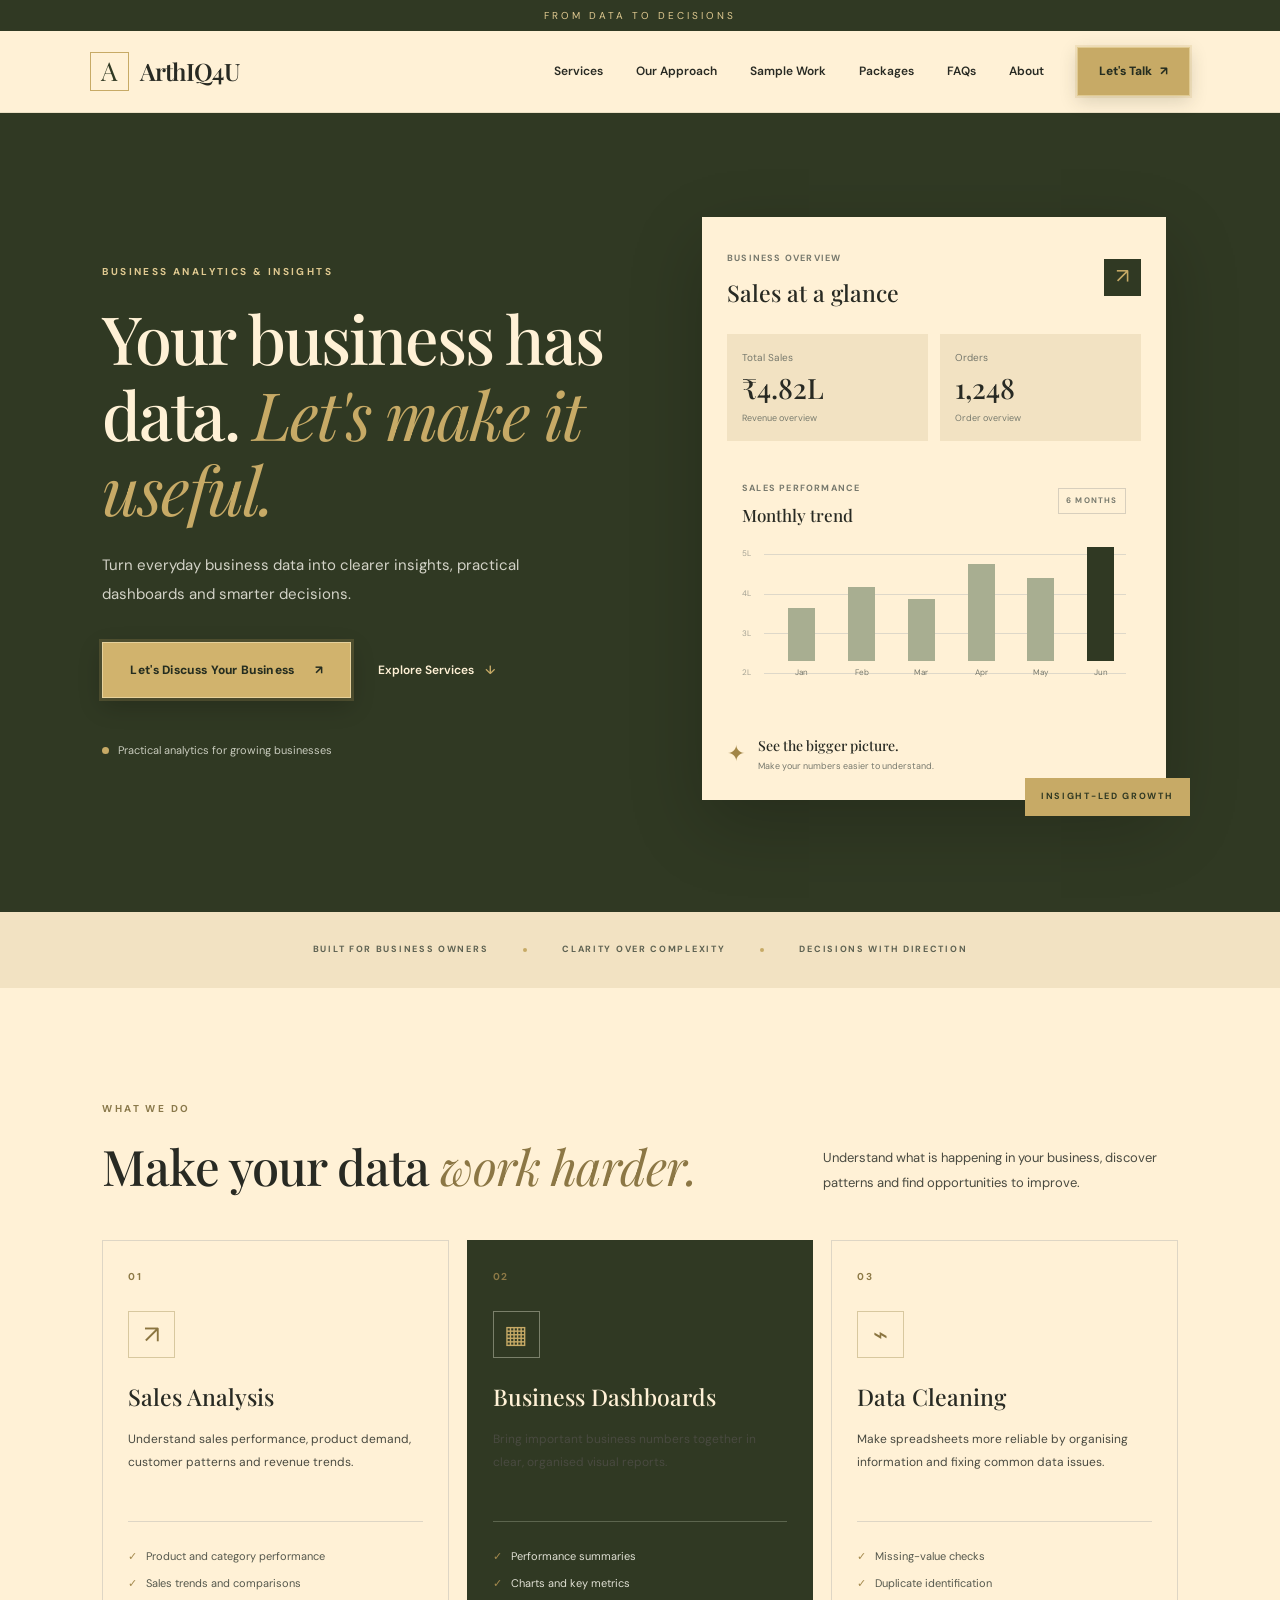
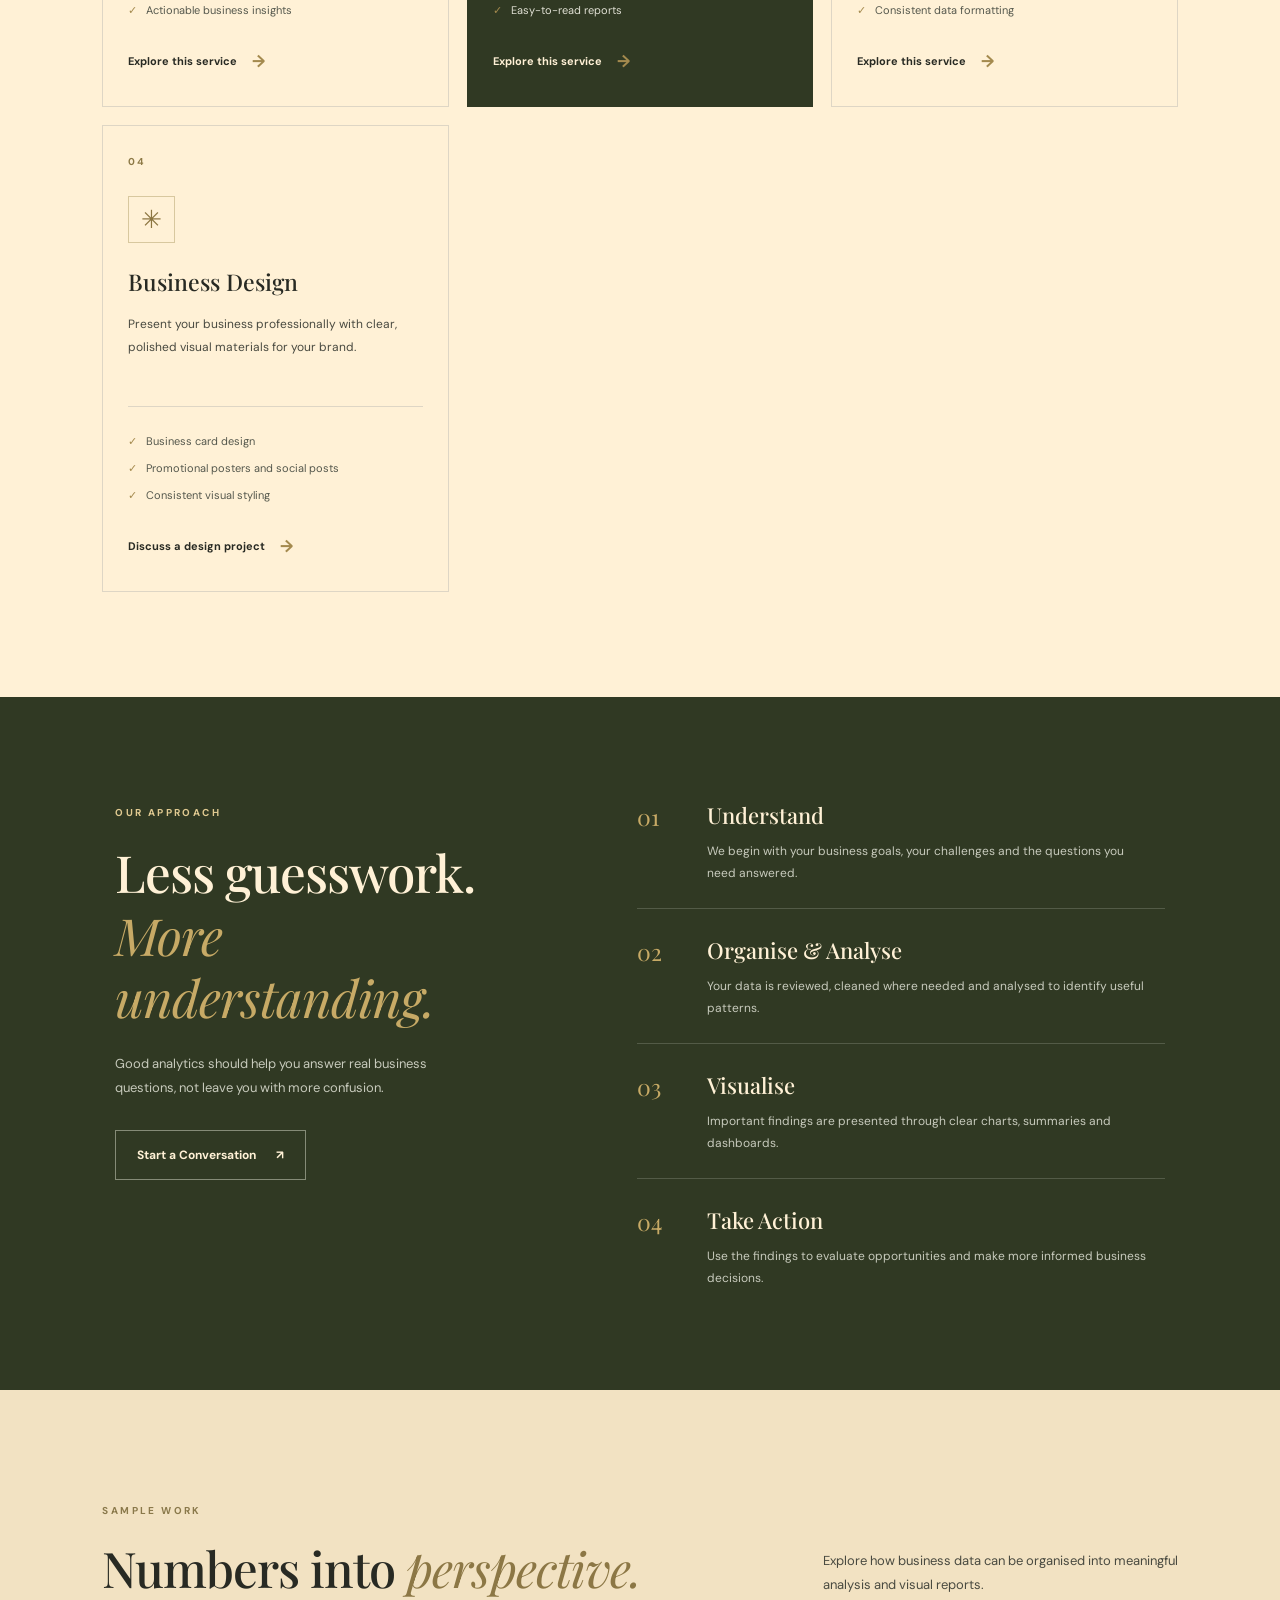
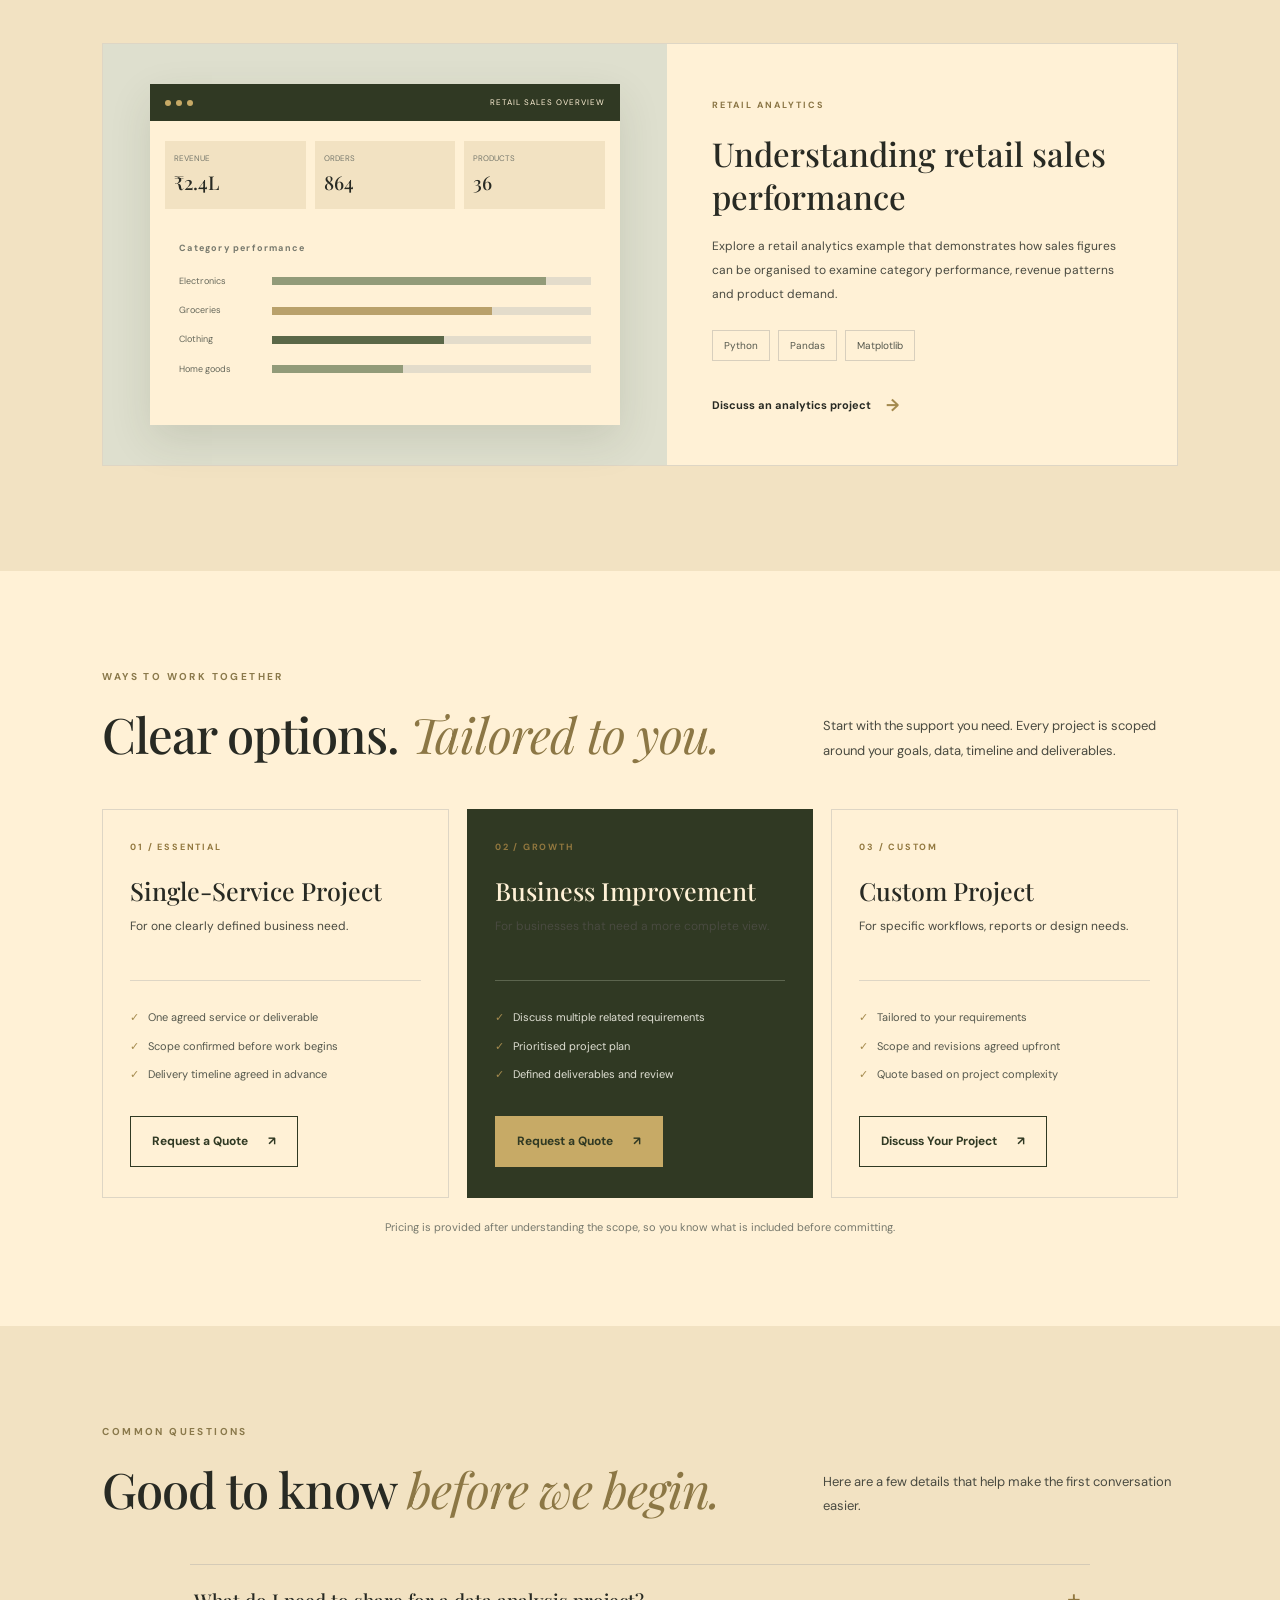
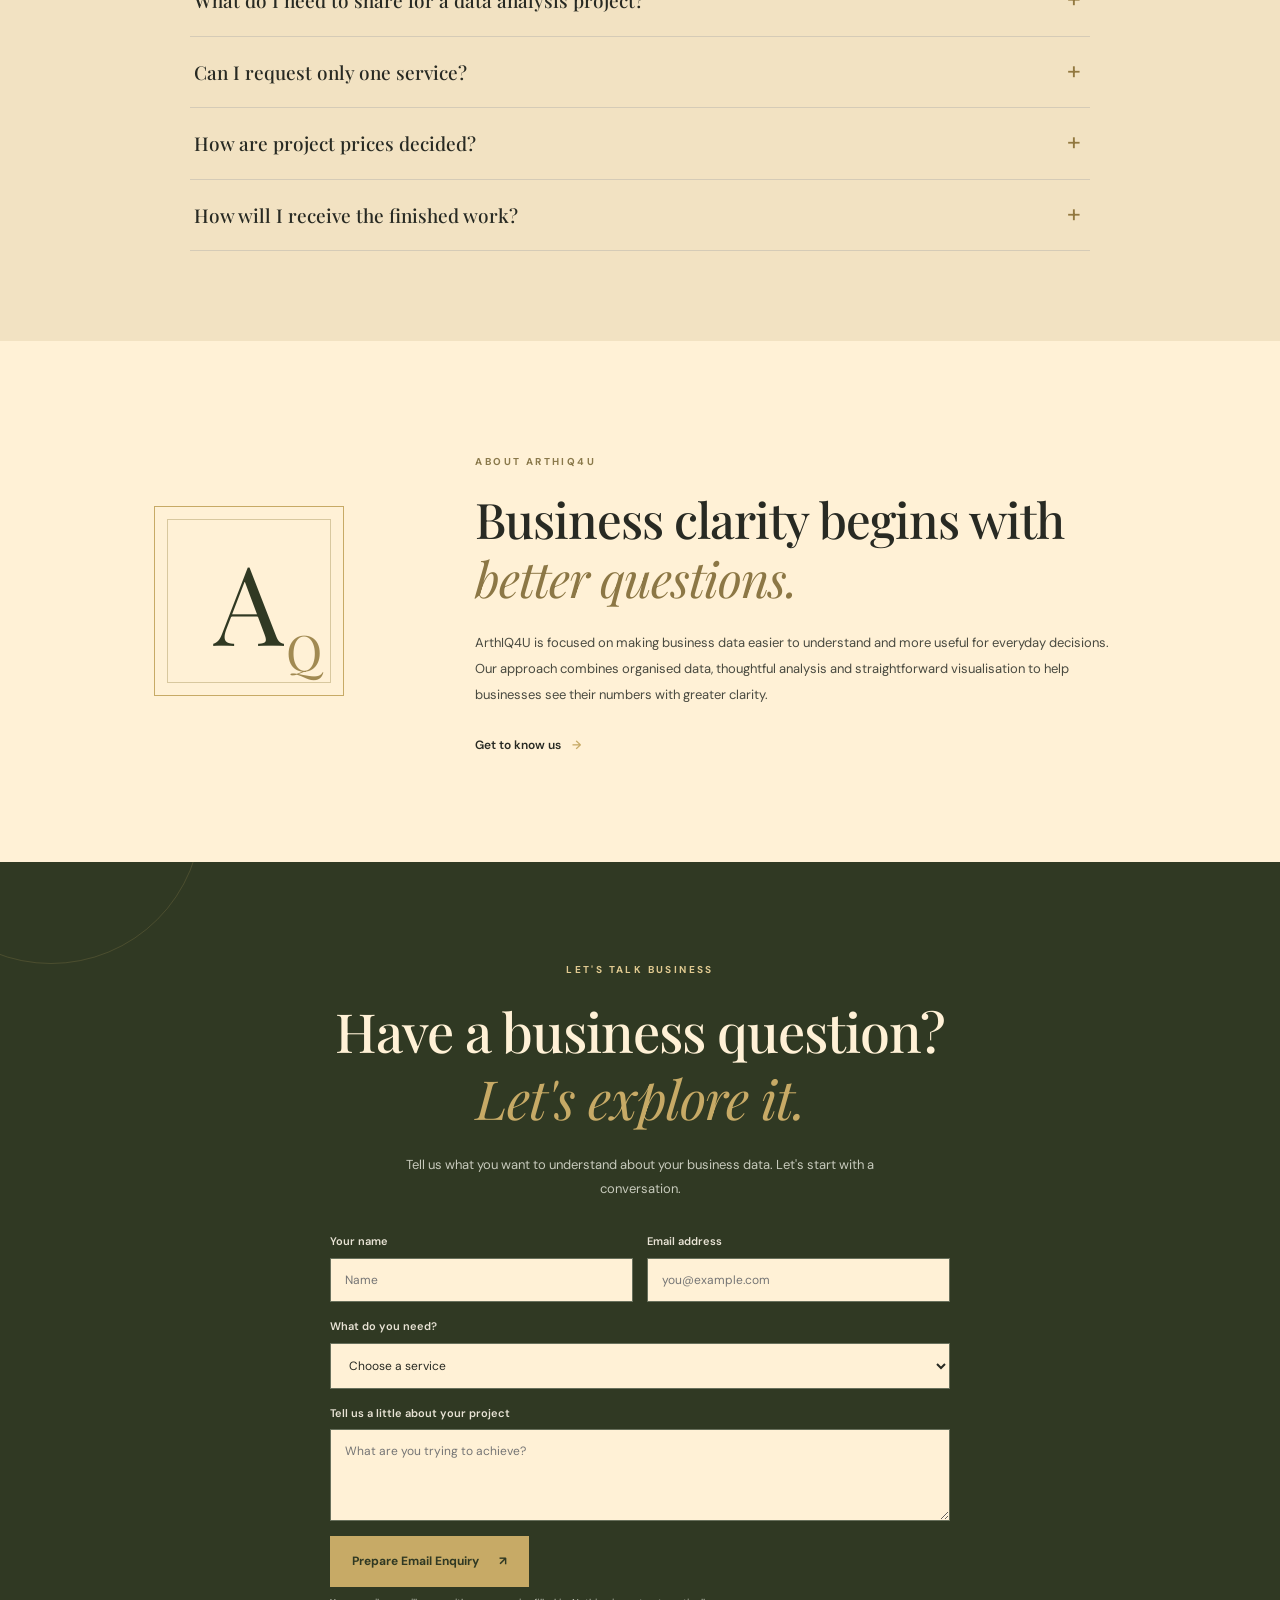
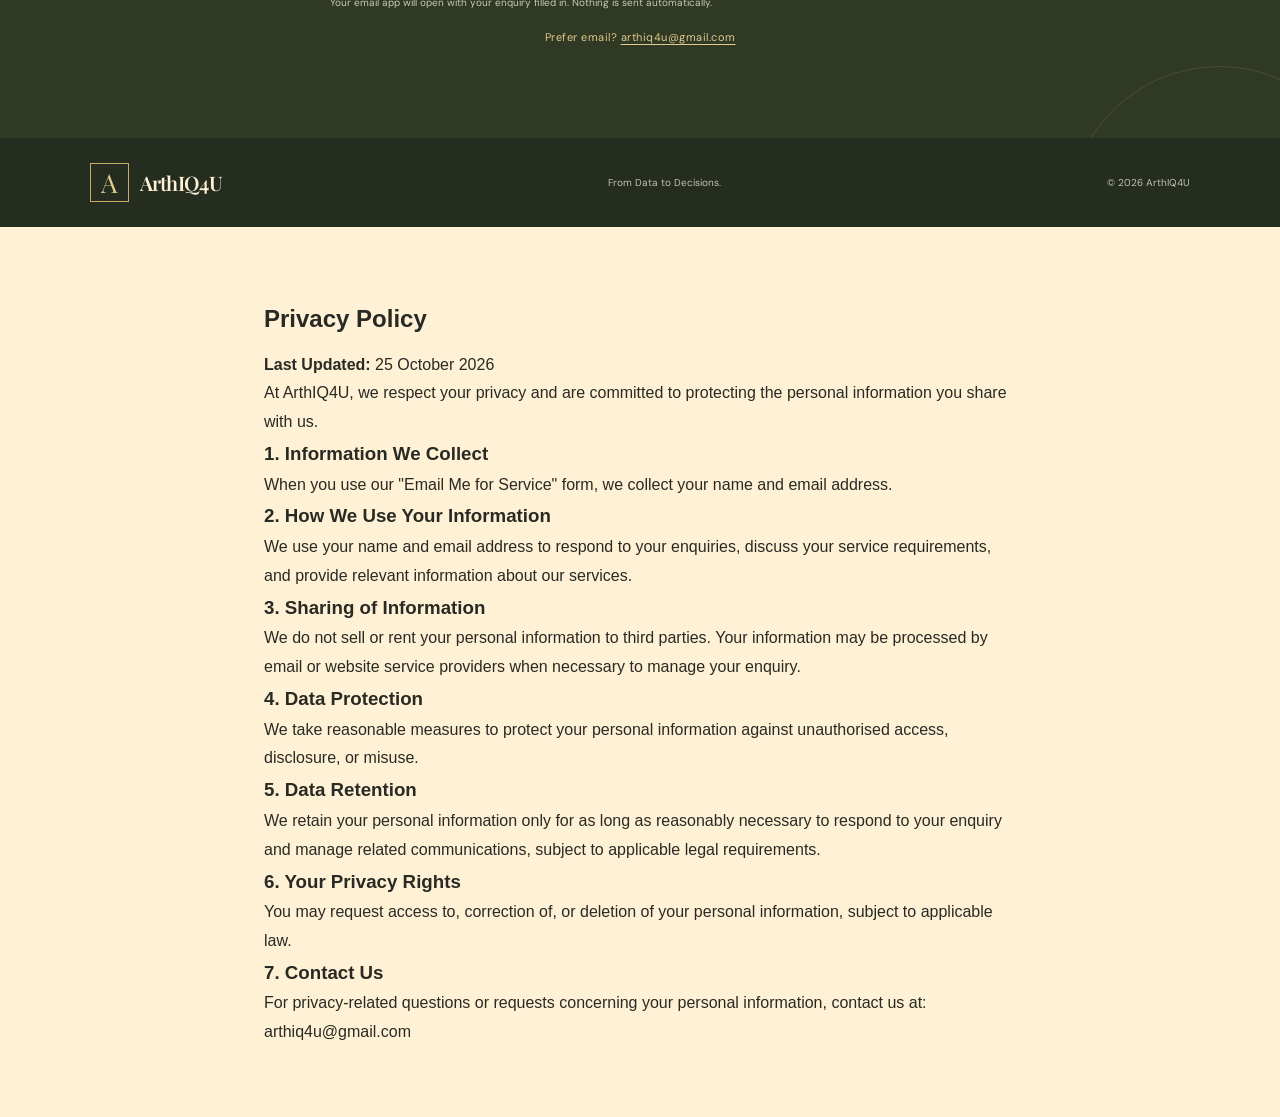
==== commit ff2dc1e6: "Update index.html" ====
--- a/index.html
+++ b/index.html
@@ -474,6 +474,80 @@
             window.location.href = "mailto:arthiq4u@gmail.com?subject=" + subject + "&body=" + body;
         });
     </script>
-
+    
+<!-- ArthIQ4U Privacy Policy -->
+<section id="privacy-policy" style="
+  max-width: 800px;
+  margin: 40px auto;
+  padding: 30px 24px;
+  line-height: 1.8;
+  font-family: Arial, sans-serif;
+  color: inherit;
+">
+
+  <h2 style="margin-bottom: 10px;">Privacy Policy</h2>
+
+  <p><strong>Last Updated:</strong> 25 October 2026</p>
+
+  <p>
+    At ArthIQ4U, we respect your privacy and are committed to
+    protecting the personal information you share with us.
+  </p>
+
+  <h3>1. Information We Collect</h3>
+  <p>
+    When you use our "Email Me for Service" form, we collect
+    your name and email address.
+  </p>
+
+  <h3>2. How We Use Your Information</h3>
+  <p>
+    We use your name and email address to respond to your
+    enquiries, discuss your service requirements, and provide
+    relevant information about our services.
+  </p>
+
+  <h3>3. Sharing of Information</h3>
+  <p>
+    We do not sell or rent your personal information to third
+    parties. Your information may be processed by email or
+    website service providers when necessary to manage your
+    enquiry.
+  </p>
+
+  <h3>4. Data Protection</h3>
+  <p>
+    We take reasonable measures to protect your personal
+    information against unauthorised access, disclosure,
+    or misuse.
+  </p>
+
+  <h3>5. Data Retention</h3>
+  <p>
+    We retain your personal information only for as long as
+    reasonably necessary to respond to your enquiry and manage
+    related communications, subject to applicable legal
+    requirements.
+  </p>
+
+  <h3>6. Your Privacy Rights</h3>
+  <p>
+    You may request access to, correction of, or deletion of
+    your personal information, subject to applicable law.
+  </p>
+
+  <h3>7. Contact Us</h3>
+  <p>
+    For privacy-related questions or requests concerning your
+    personal information, contact us at:
+    <a href="mailto:arthiq4u@gmail.com">arthiq4u@gmail.com</a>
+  </p>
+
+</section>
+<!-- End of ArthIQ4U Privacy Policy -->
 </body>
 </html>
+
+
+</body>
+</html>
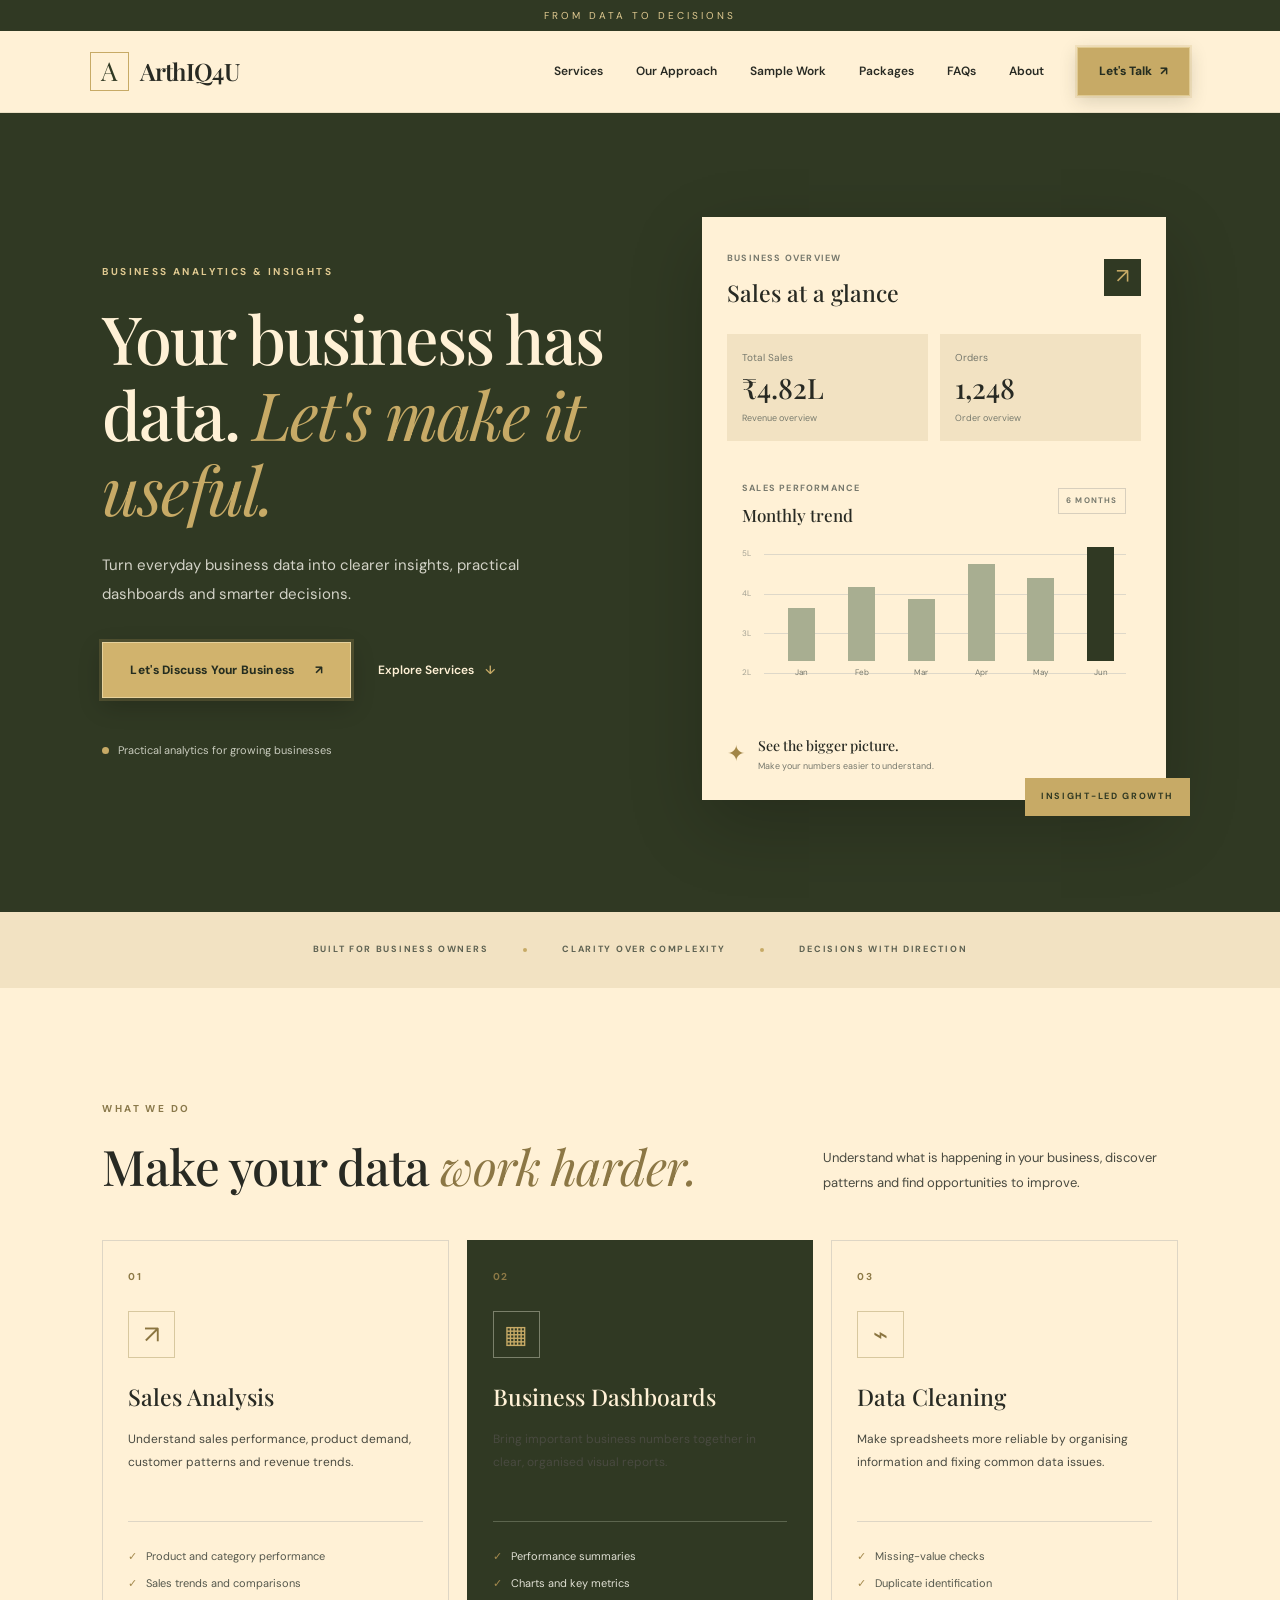
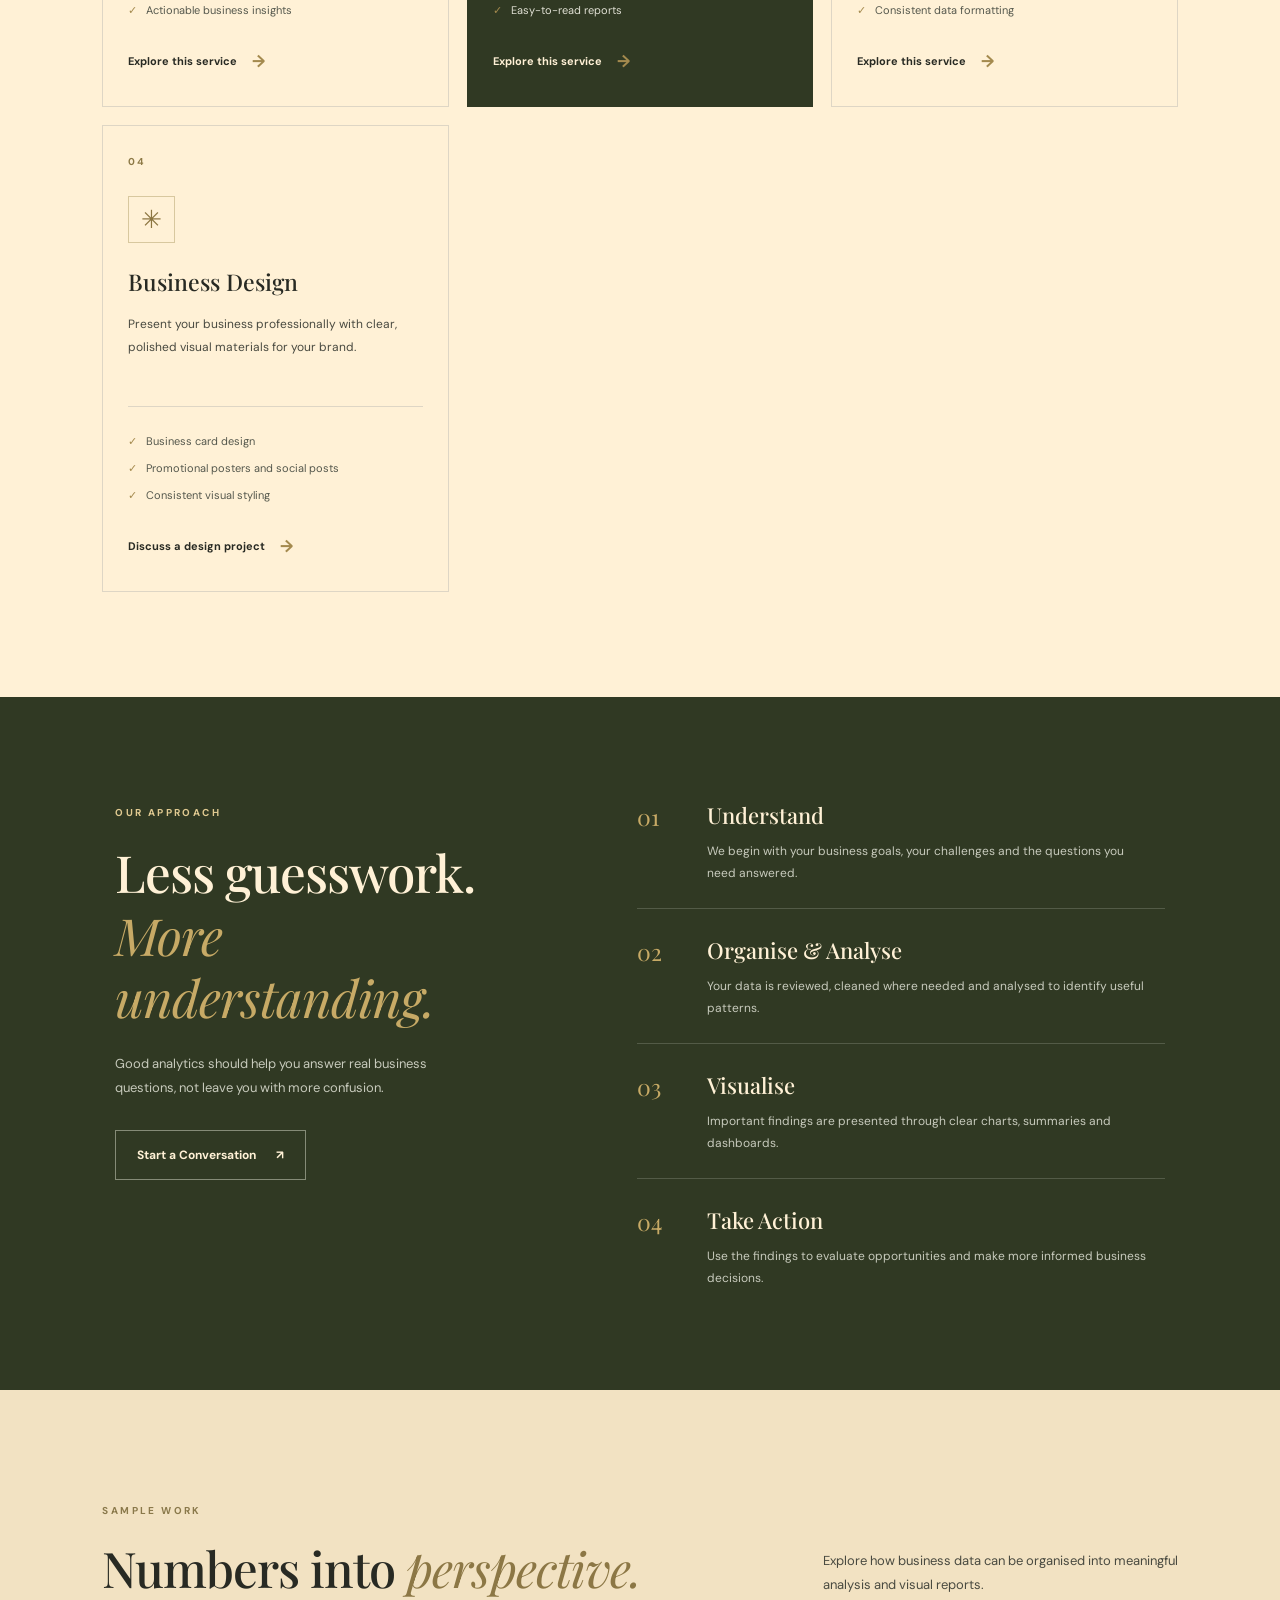
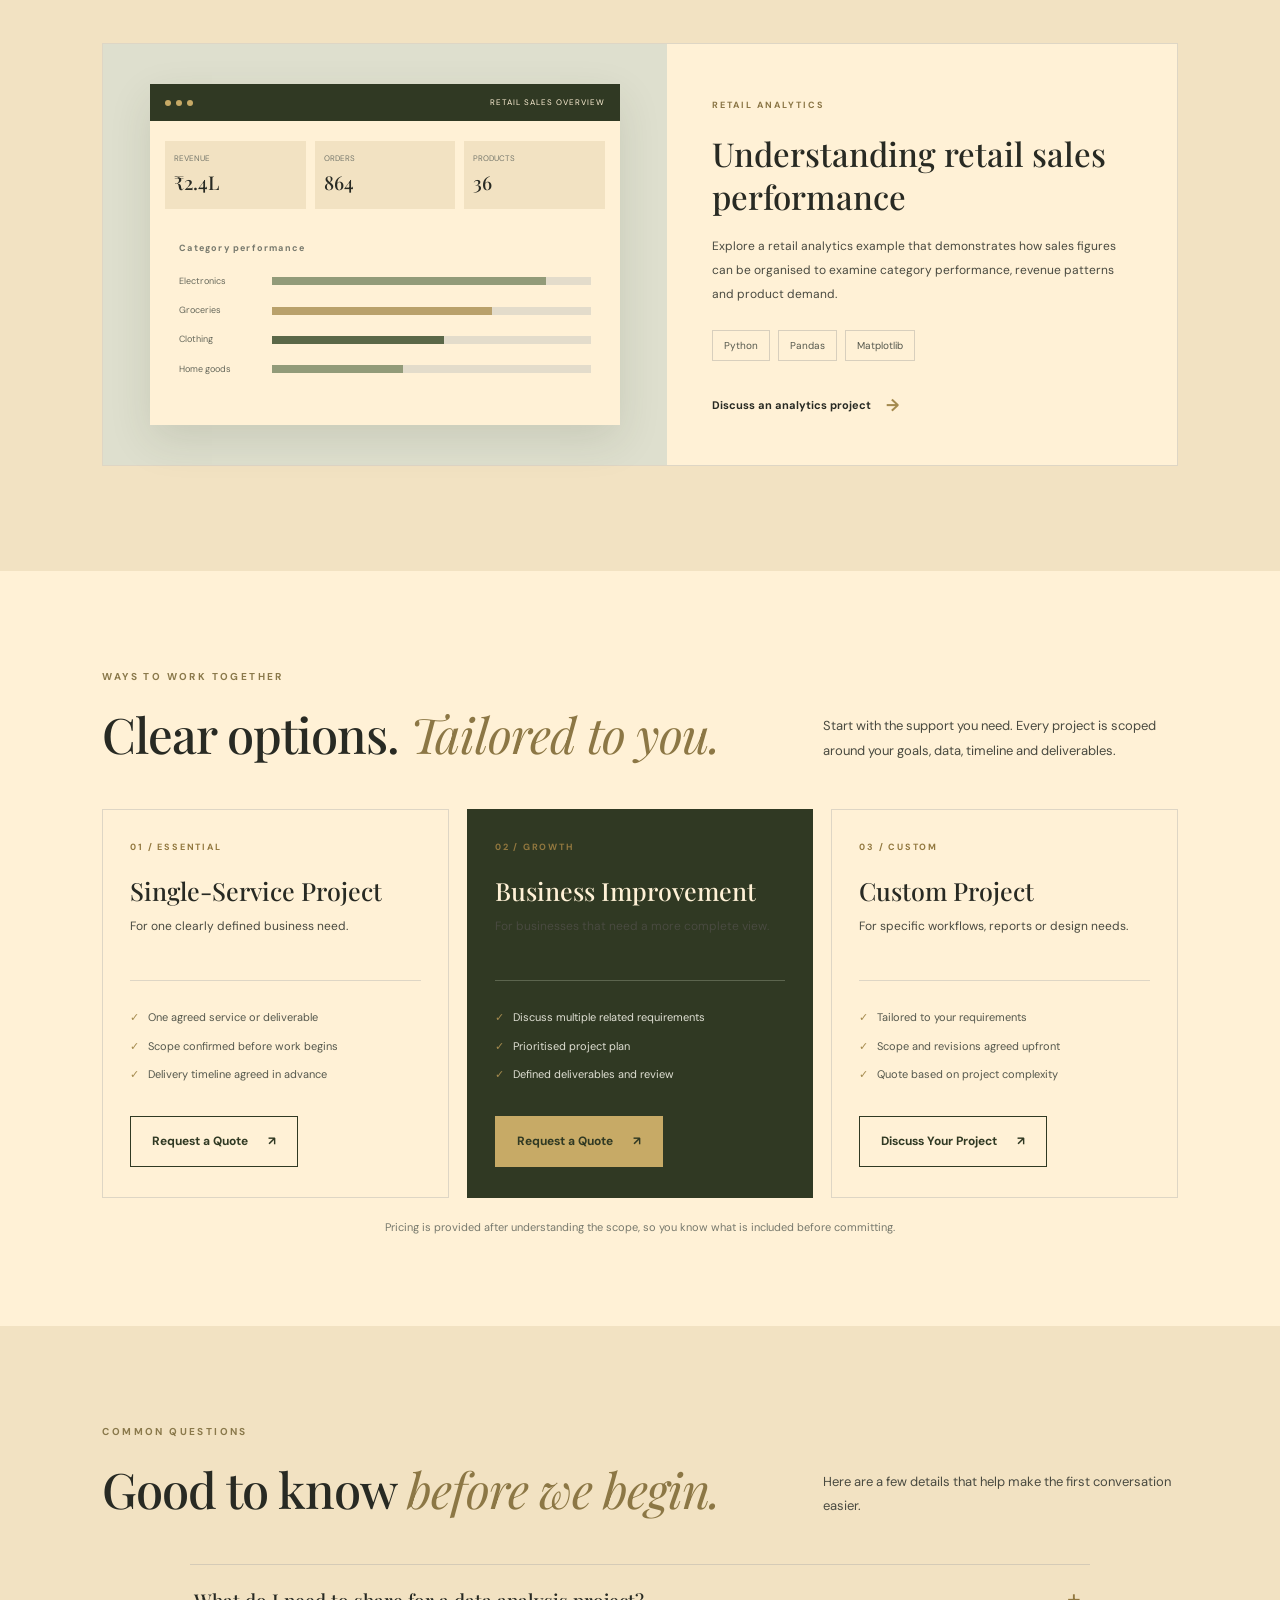
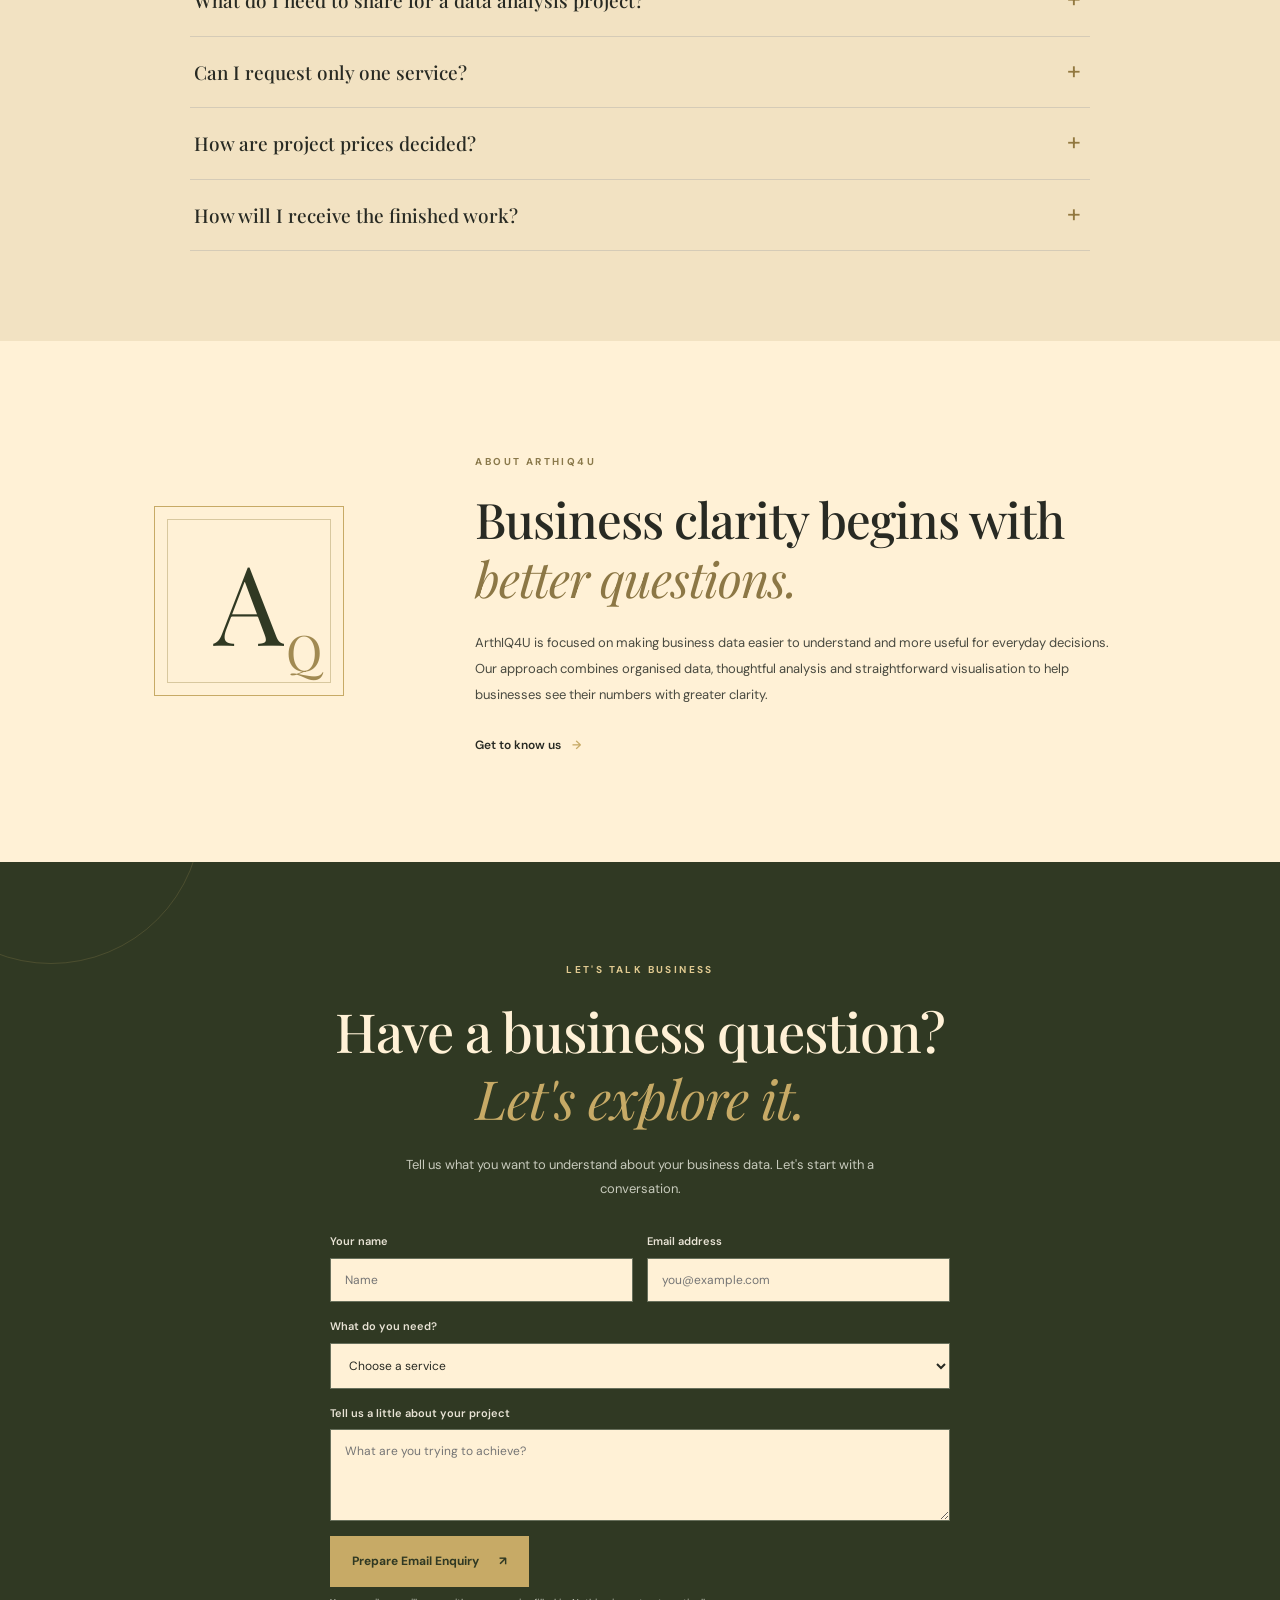
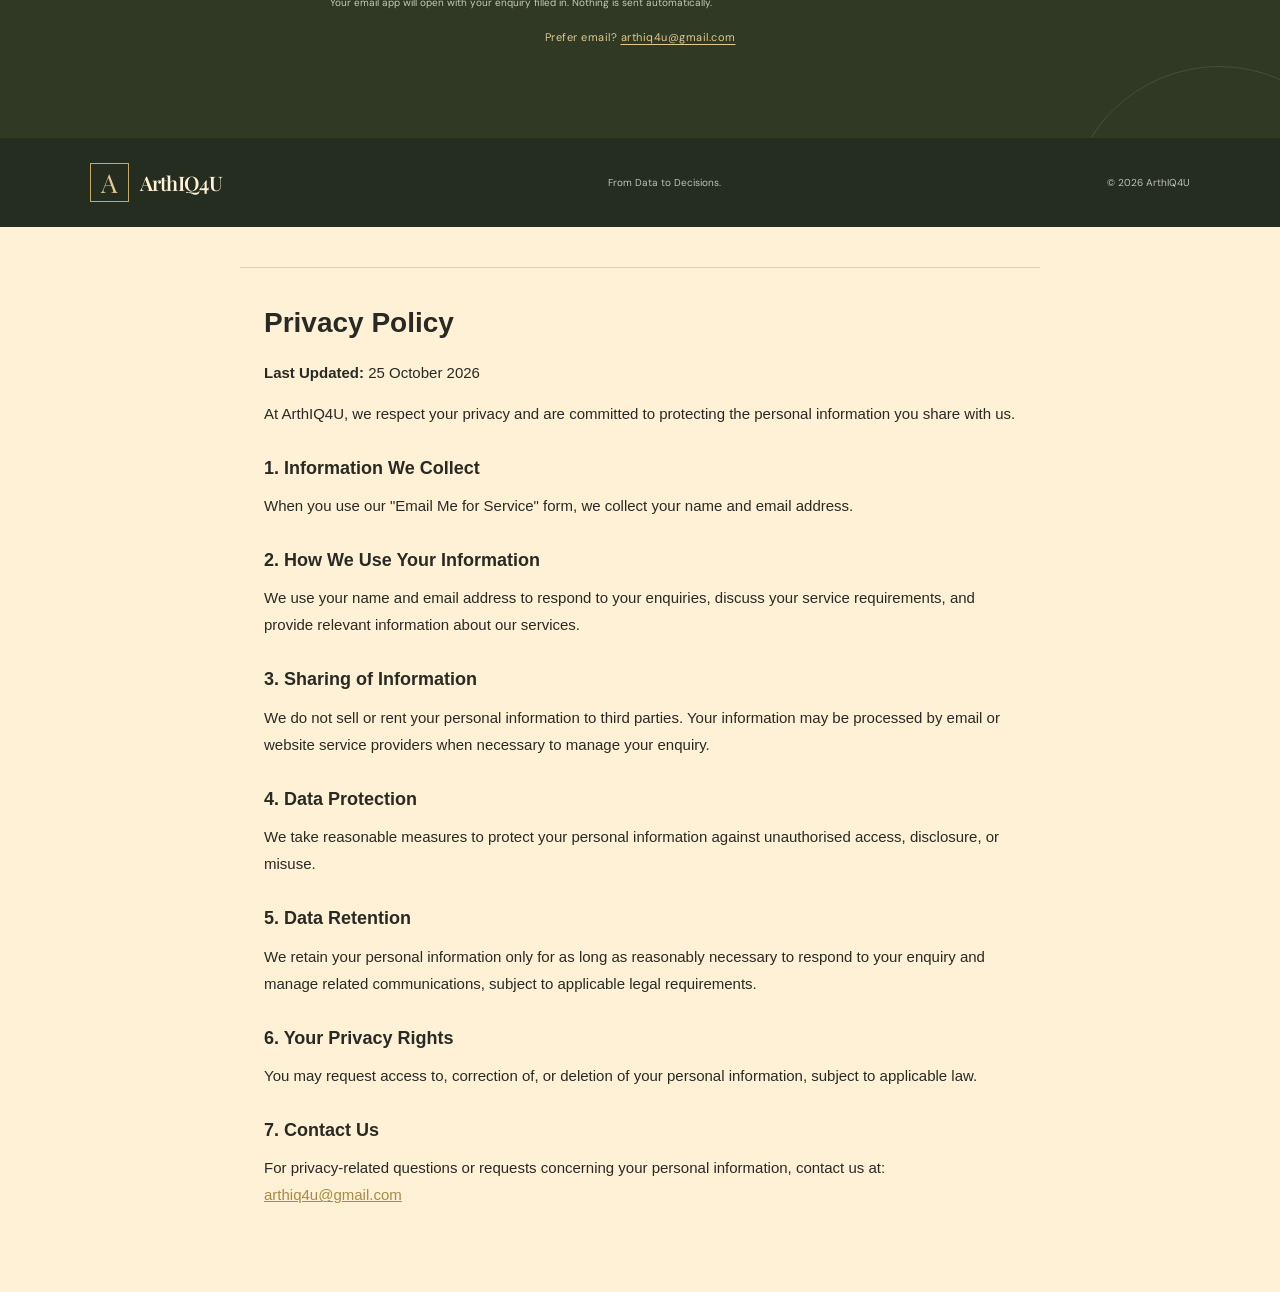
==== commit 4d4228d2: "Insert JSON-LD script for organization details Add structured data for organization in JSON-LD forma" ====
--- a/index.html
+++ b/index.html
@@ -15,6 +15,22 @@
     <link rel="preconnect" href="https://fonts.googleapis.com">
     <link rel="preconnect" href="https://fonts.gstatic.com" crossorigin>
     <link href="https://fonts.googleapis.com/css2?family=DM+Sans:wght@400;500;600;700&family=Playfair+Display:wght@400;500;600;700&display=swap" rel="stylesheet">
+    
+<script type="application/ld+json">
+{
+  "@context": "https://schema.org",
+  "@type": "Organization",
+  "name": "ArthIQ4U",
+  "url": "https://arthiq4u.vercel.app/",
+  "email": "arthiq4u@gmail.com",
+  "founder": {
+    "@type": "Person",
+    "name": "Kedar kardame",
+    "jobTitle": "Founder of ArthIQ4U"
+  }
+}
+</script>
+
 </head>
 <body>
 
--- a/style.css
+++ b/style.css
@@ -1972,4 +1972,61 @@
     .navigation .nav-cta span {
         animation: none;
     }
-}+}
+
+/* ArthIQ4U Privacy Policy */
+
+#privacy-policy {
+    max-width: 800px;
+    margin: 50px auto 30px;
+    padding: 35px 25px;
+    line-height: 1.8;
+    font-family: Arial, sans-serif;
+    color: inherit;
+    border-top: 1px solid rgba(128, 128, 128, 0.3);
+}
+
+#privacy-policy h2 {
+    font-size: 28px;
+    margin-bottom: 15px;
+}
+
+#privacy-policy h3 {
+    font-size: 18px;
+    margin-top: 25px;
+    margin-bottom: 8px;
+}
+
+#privacy-policy p {
+    font-size: 15px;
+    margin-bottom: 14px;
+}
+
+#privacy-policy a {
+    color: #a88945;
+    text-decoration: underline;
+    overflow-wrap: anywhere;
+}
+
+#privacy-policy a:hover {
+    color: #80652e;
+}
+
+@media (max-width: 600px) {
+    #privacy-policy {
+        margin: 30px 15px 20px;
+        padding: 25px 10px;
+    }
+
+    #privacy-policy h2 {
+        font-size: 24px;
+    }
+
+    #privacy-policy h3 {
+        font-size: 17px;
+    }
+
+    #privacy-policy p {
+        font-size: 14px;
+    }
+}
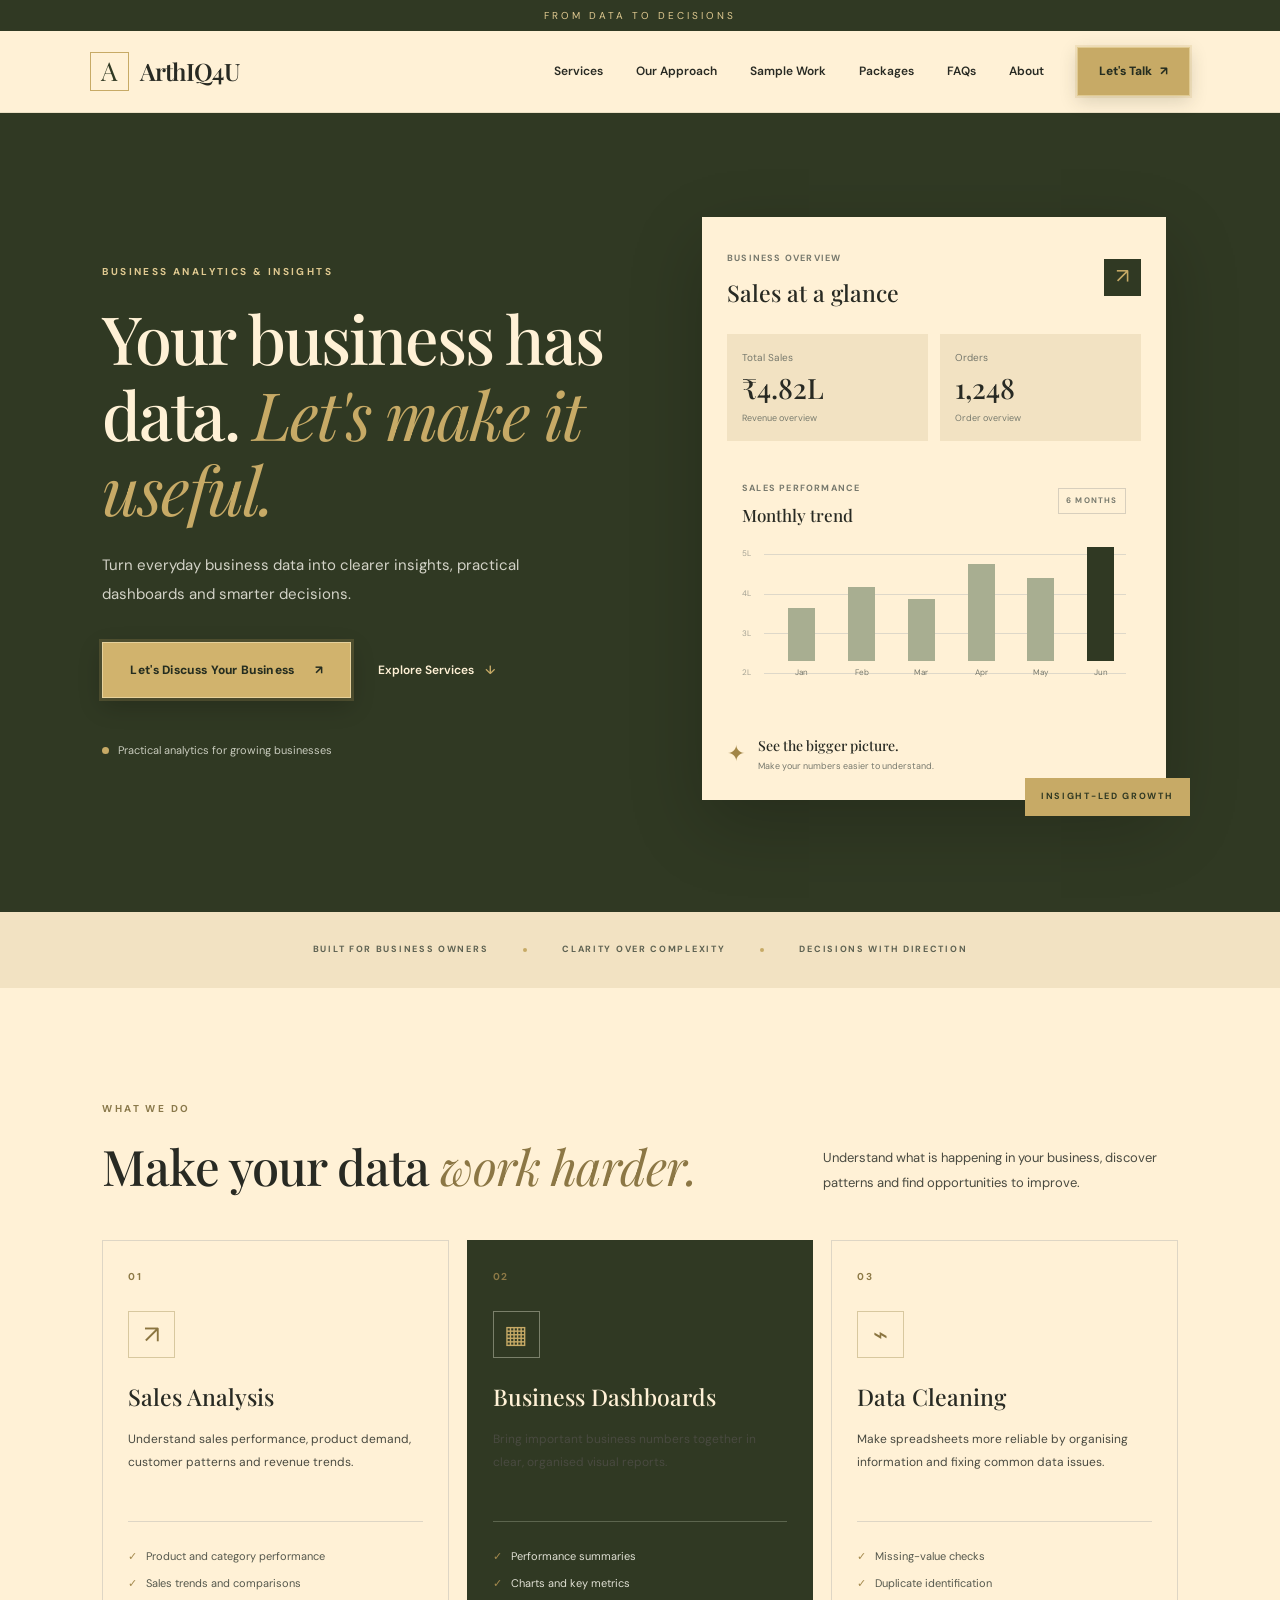
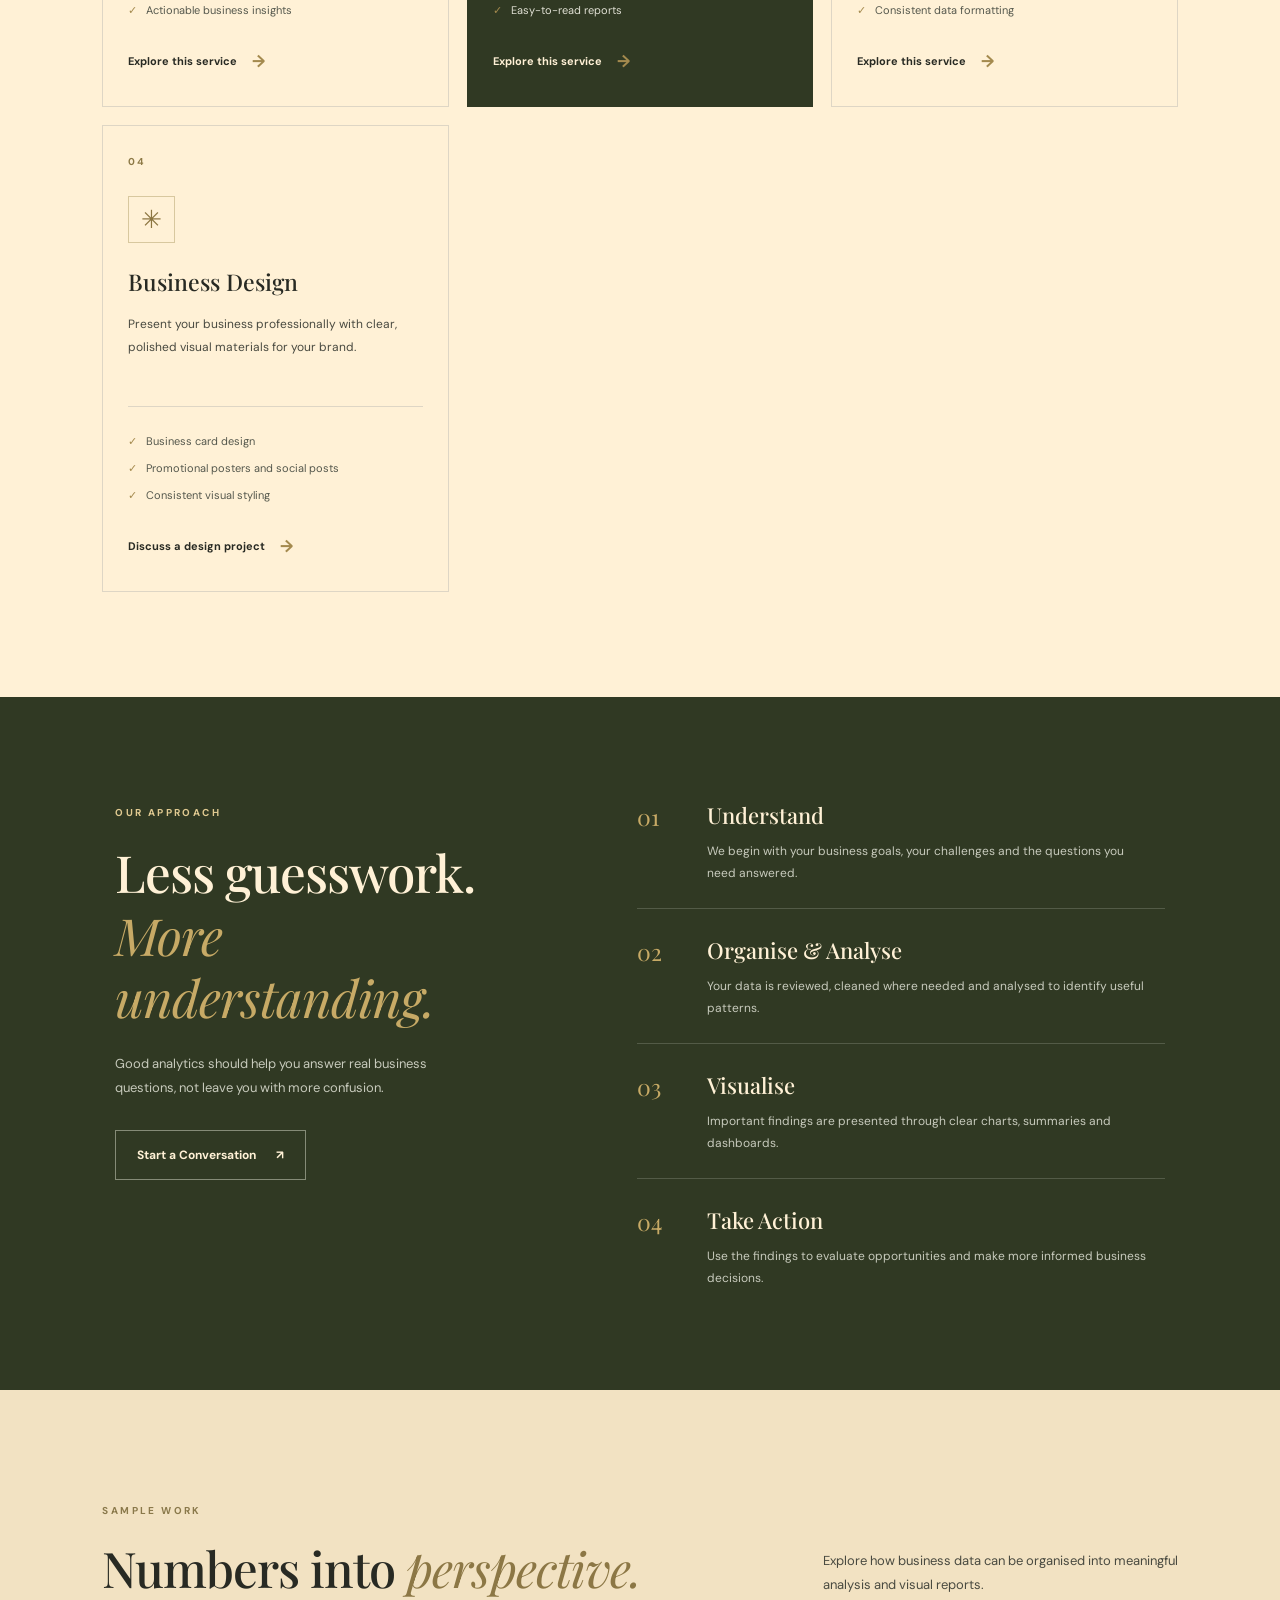
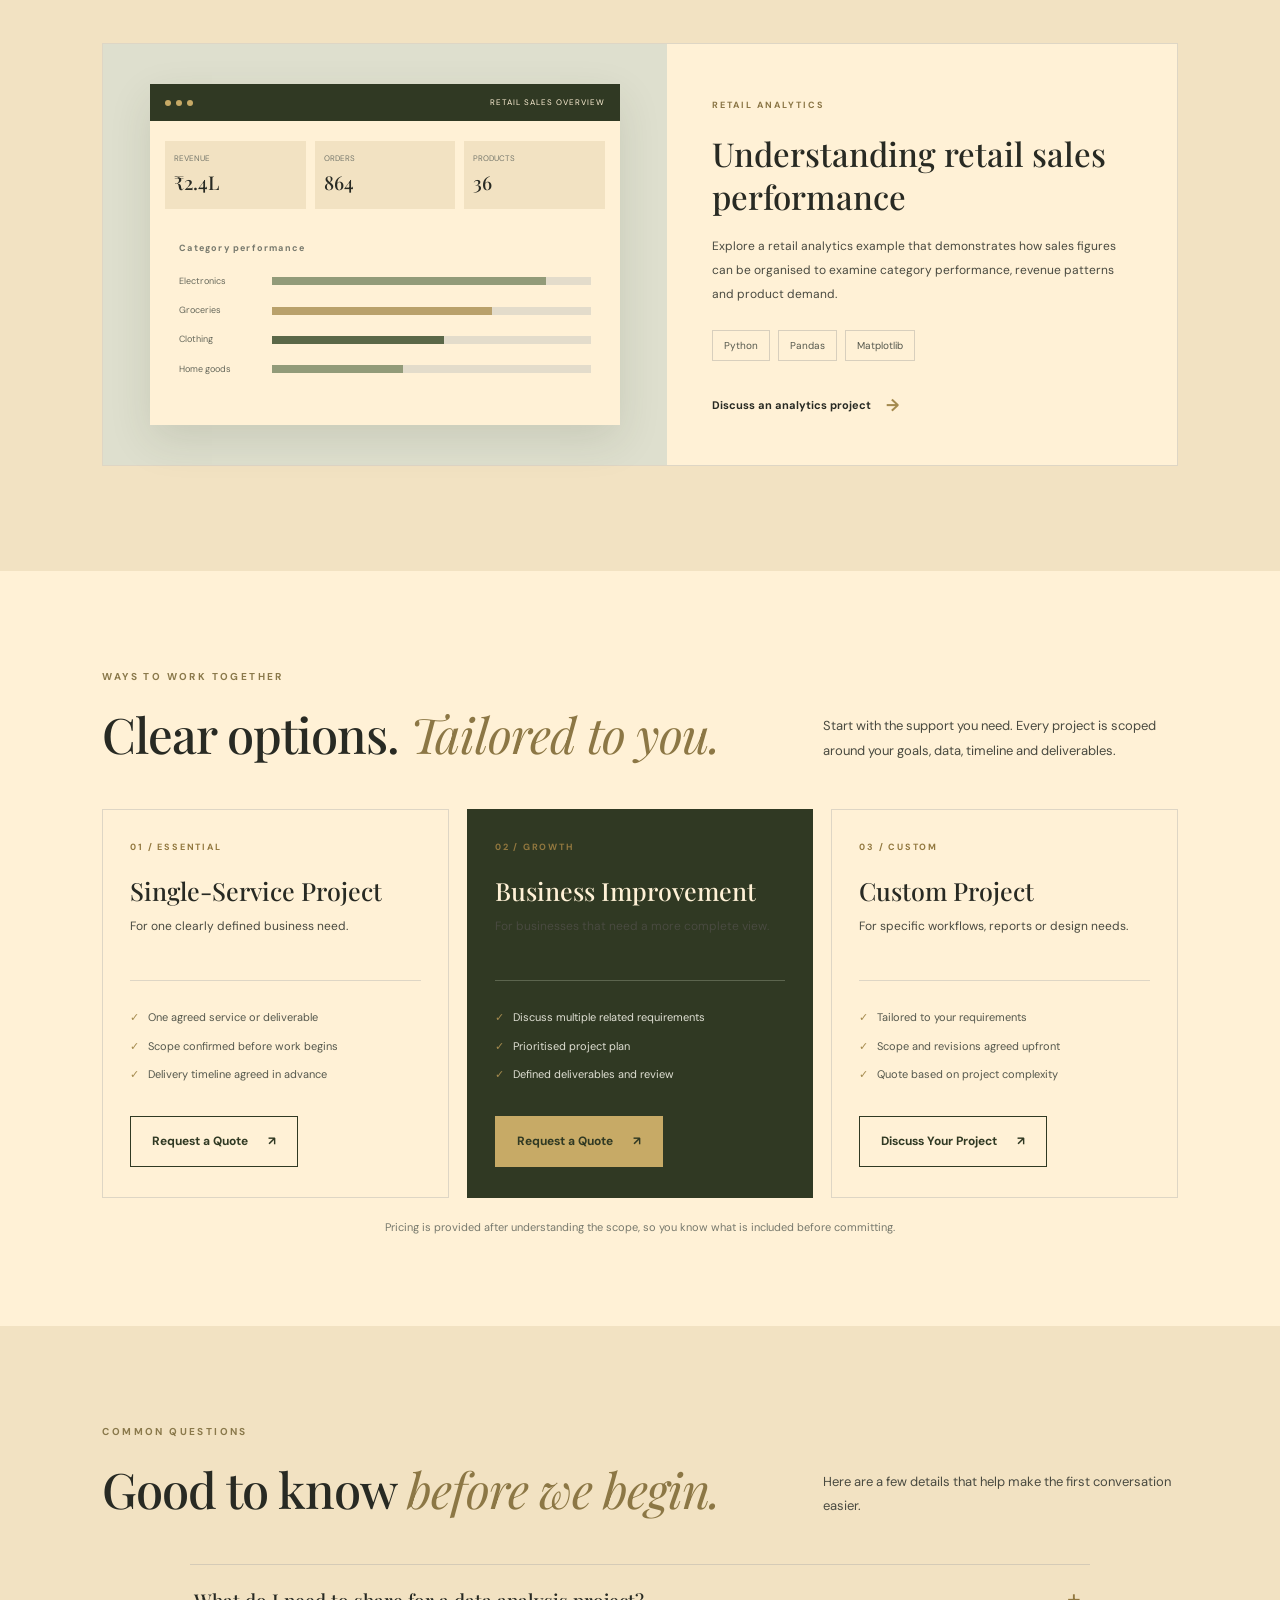
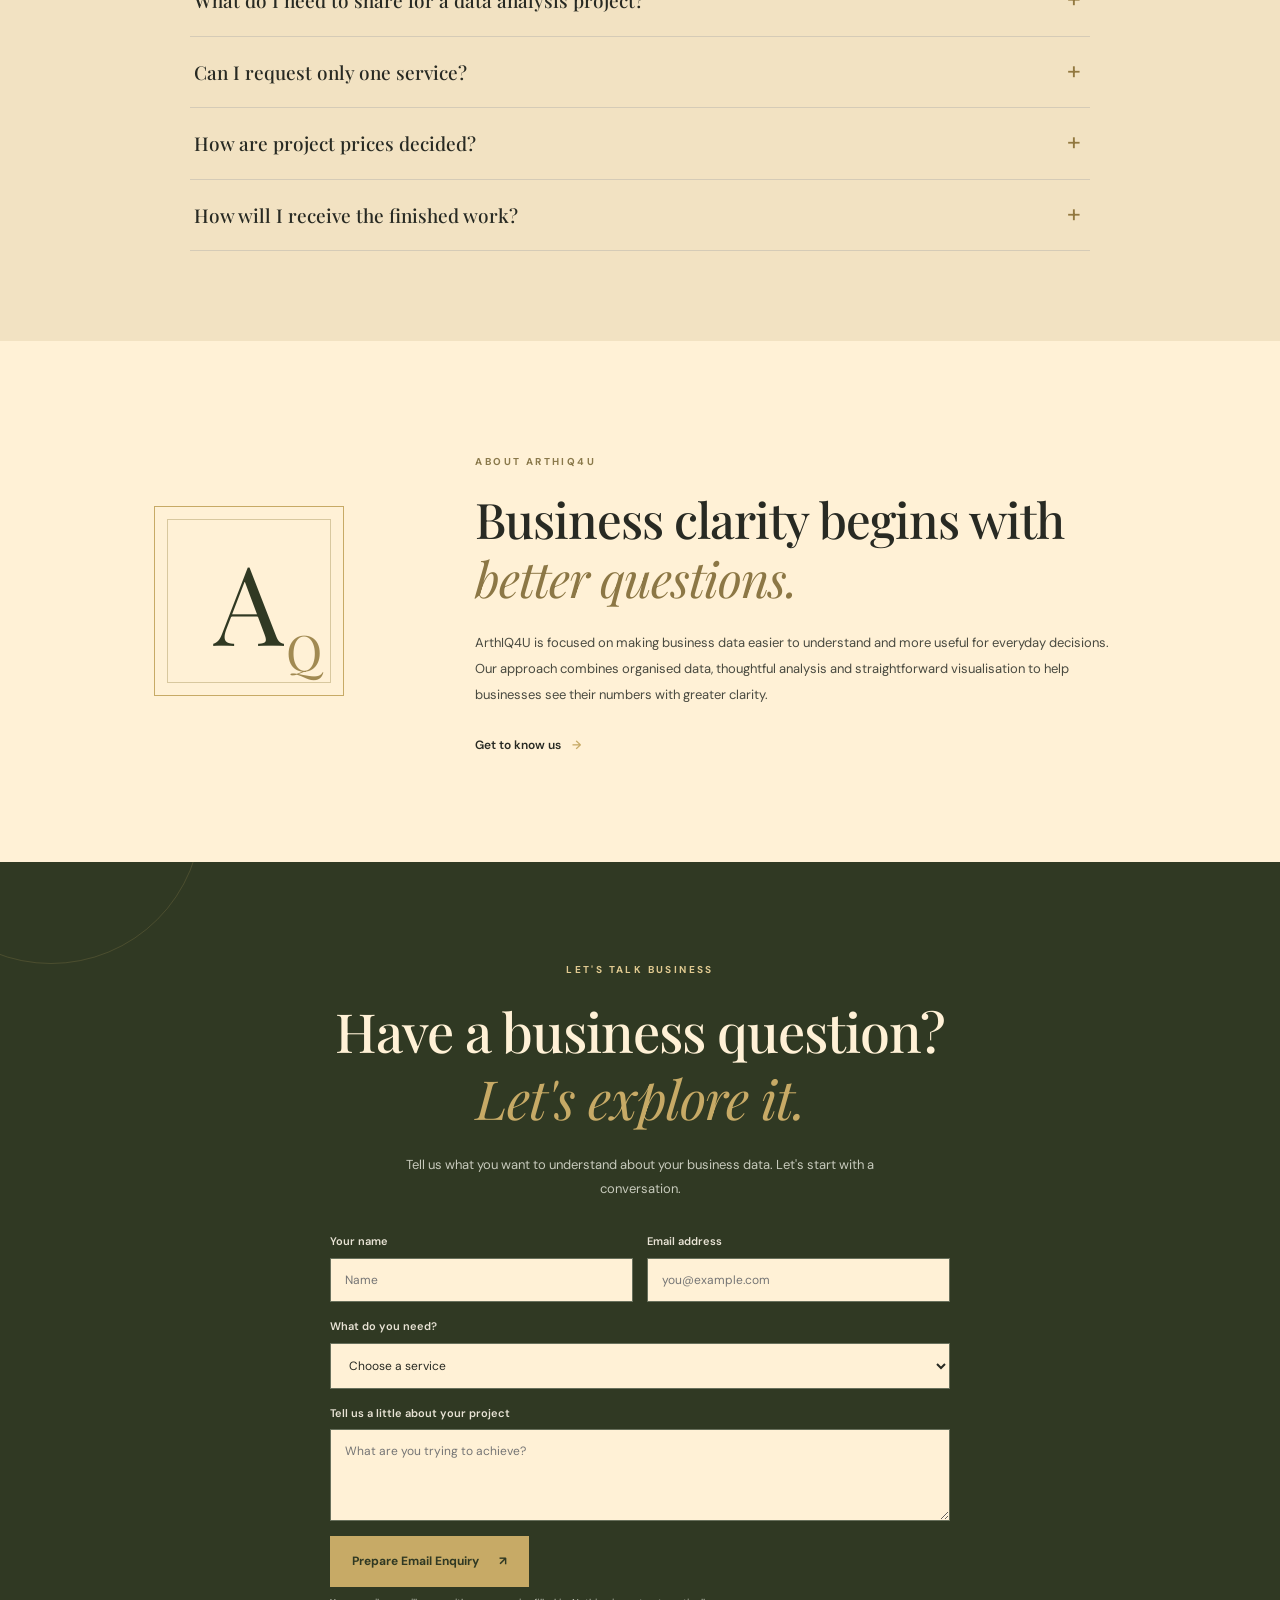
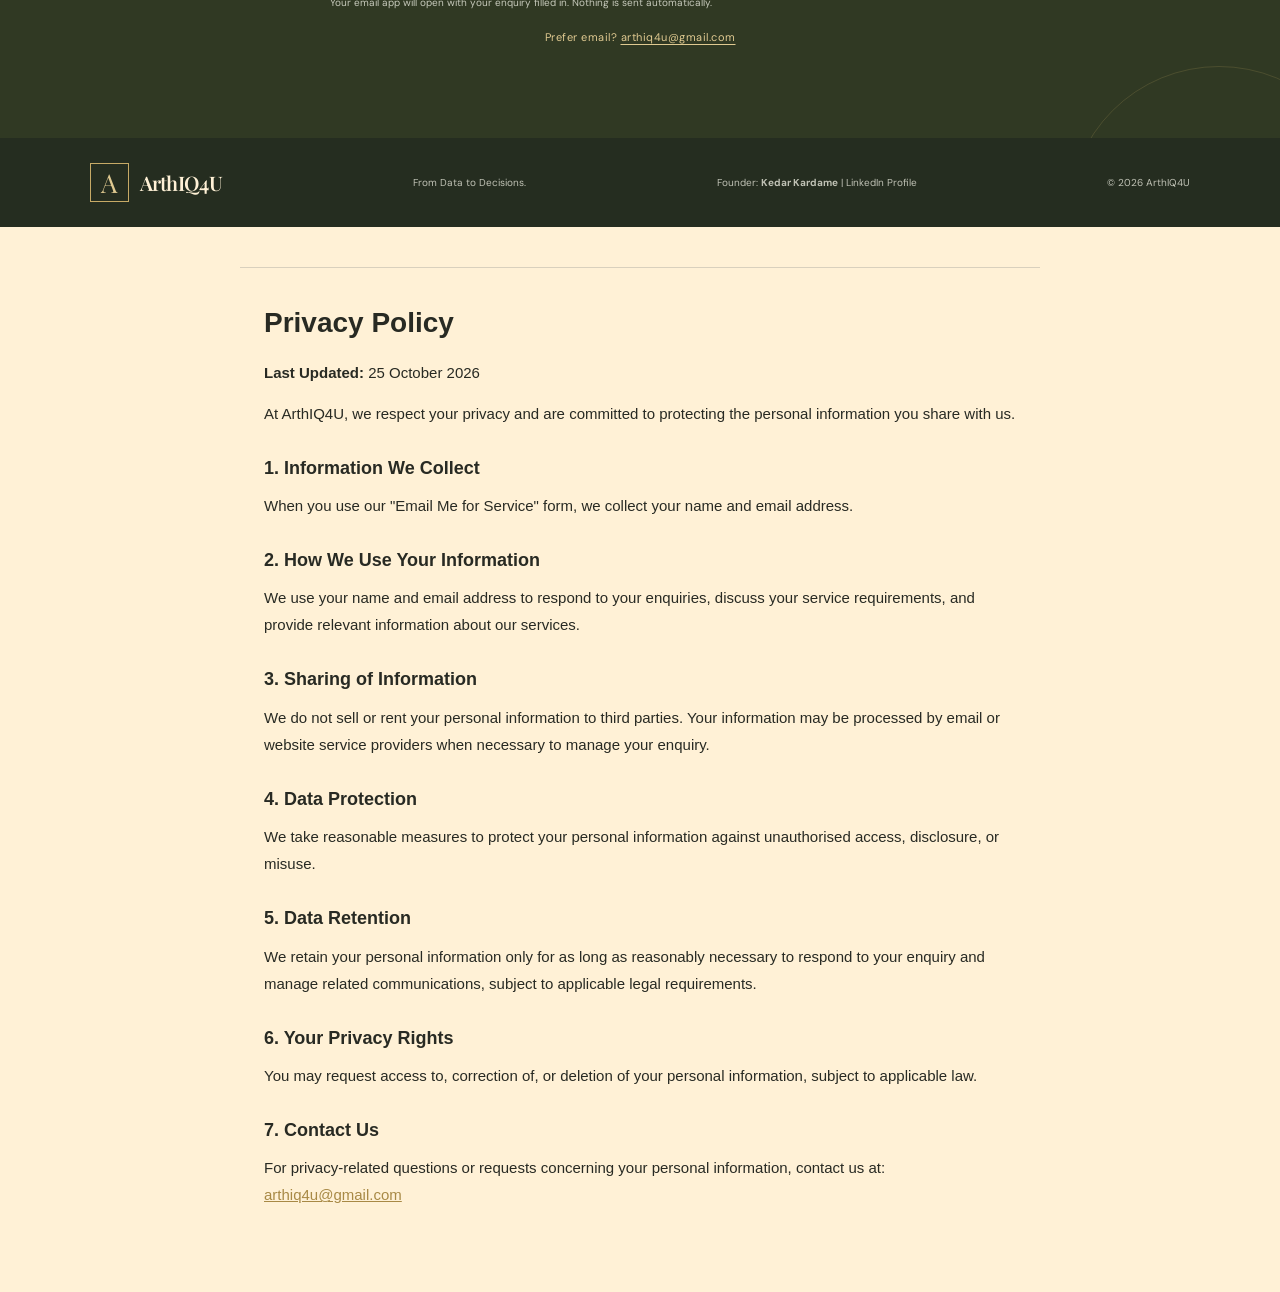
==== commit bfc9b6f5: "Update index.html" ====
--- a/index.html
+++ b/index.html
@@ -4,6 +4,7 @@
 <head>
     <meta charset="UTF-8">
     <meta name="viewport" content="width=device-width, initial-scale=1.0">
+    <meta name="google-site-verification" content="A66Na9jqtfzO3iNBNQg-quBa9R00kcFOK-wbCDVWGrk" />
     <meta name="theme-color" content="#303923">
     <meta name="description" content="ArthIQ4U helps growing businesses with sales analysis, business dashboards, data cleaning and professional business design. From Data to Decisions.">
     <meta property="og:title" content="ArthIQ4U | From Data to Decisions">
@@ -435,6 +436,18 @@
             <span class="brand-name">ArthIQ4U</span>
         </a>
         <p>From Data to Decisions.</p>
+        
+<p>
+    Founder:
+    <strong>Kedar Kardame</strong>
+    |
+    <a href="YOUR_LINKEDIN_PROFILE_URL"
+       target="_blank"
+       rel="noopener noreferrer">
+       LinkedIn Profile
+    </a>
+</p>
+
         <span class="copyright">© <span id="year"></span> ArthIQ4U</span>
     </footer>
 
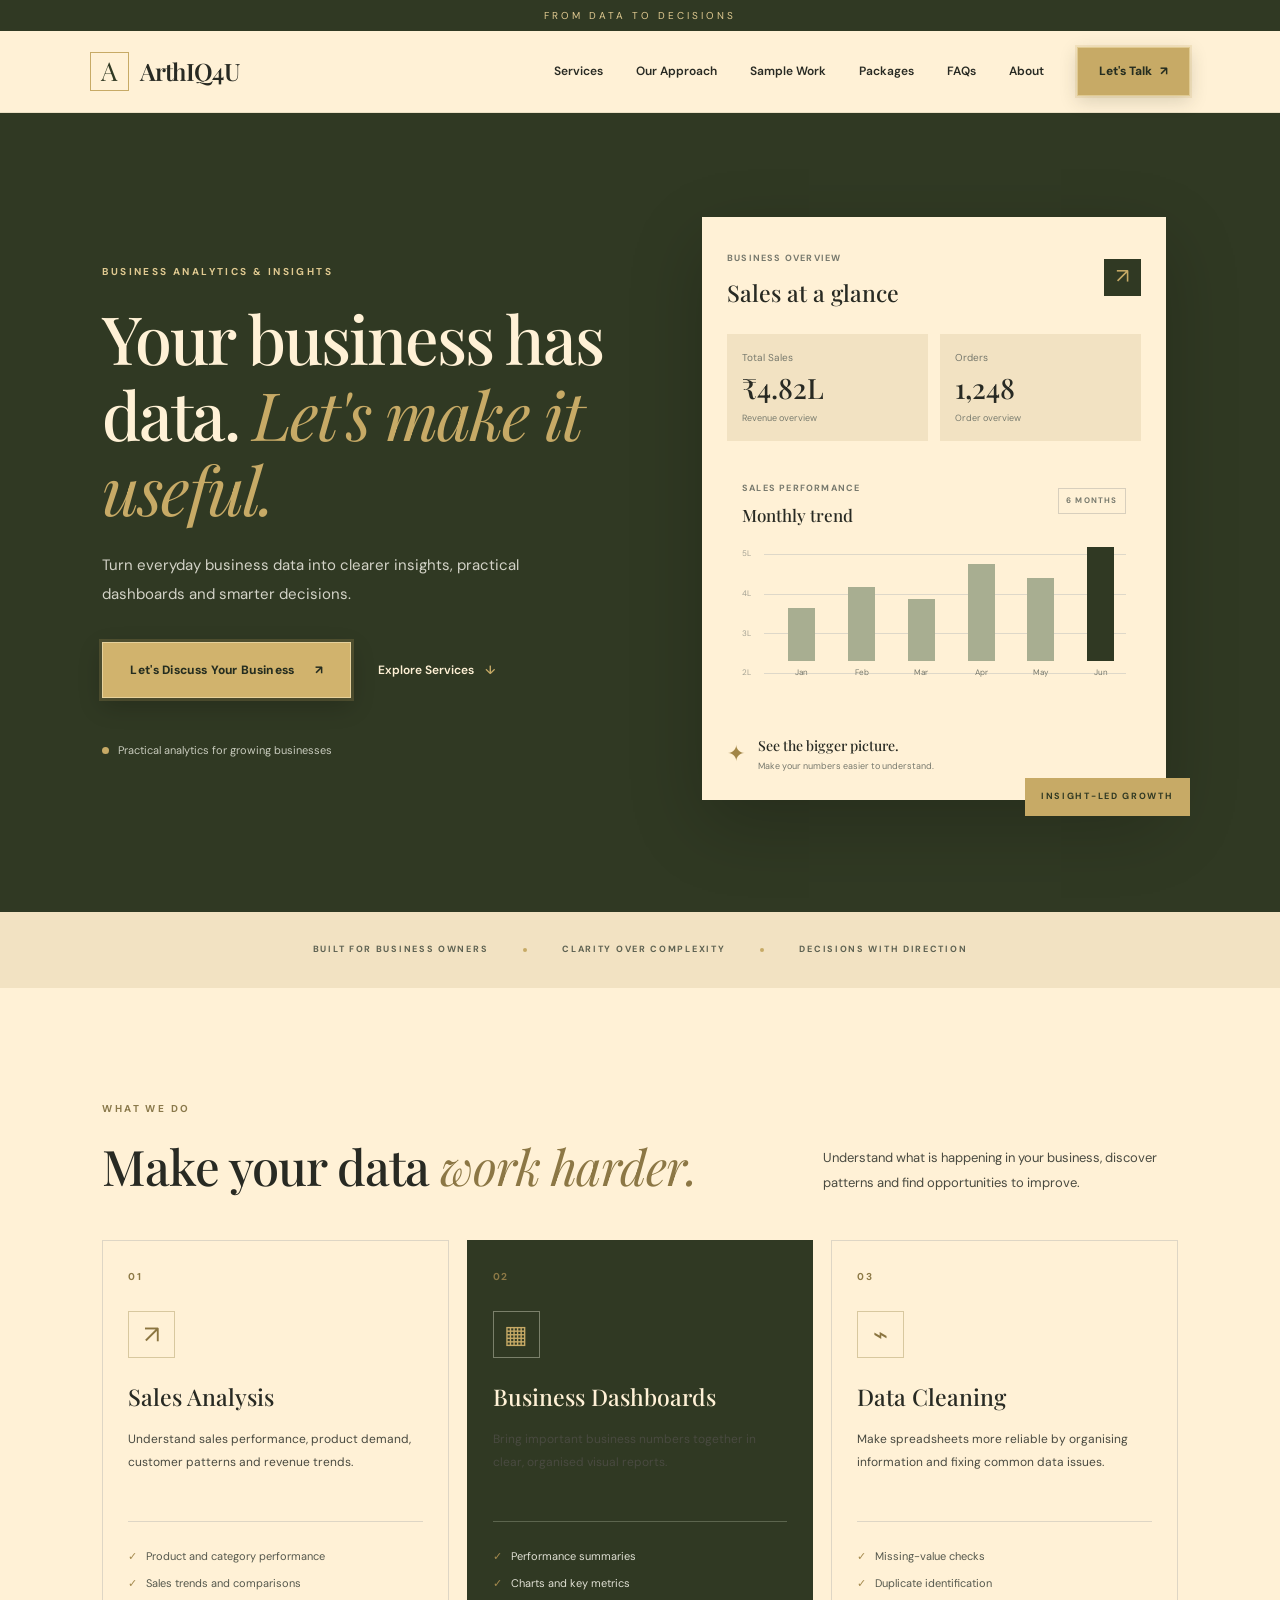
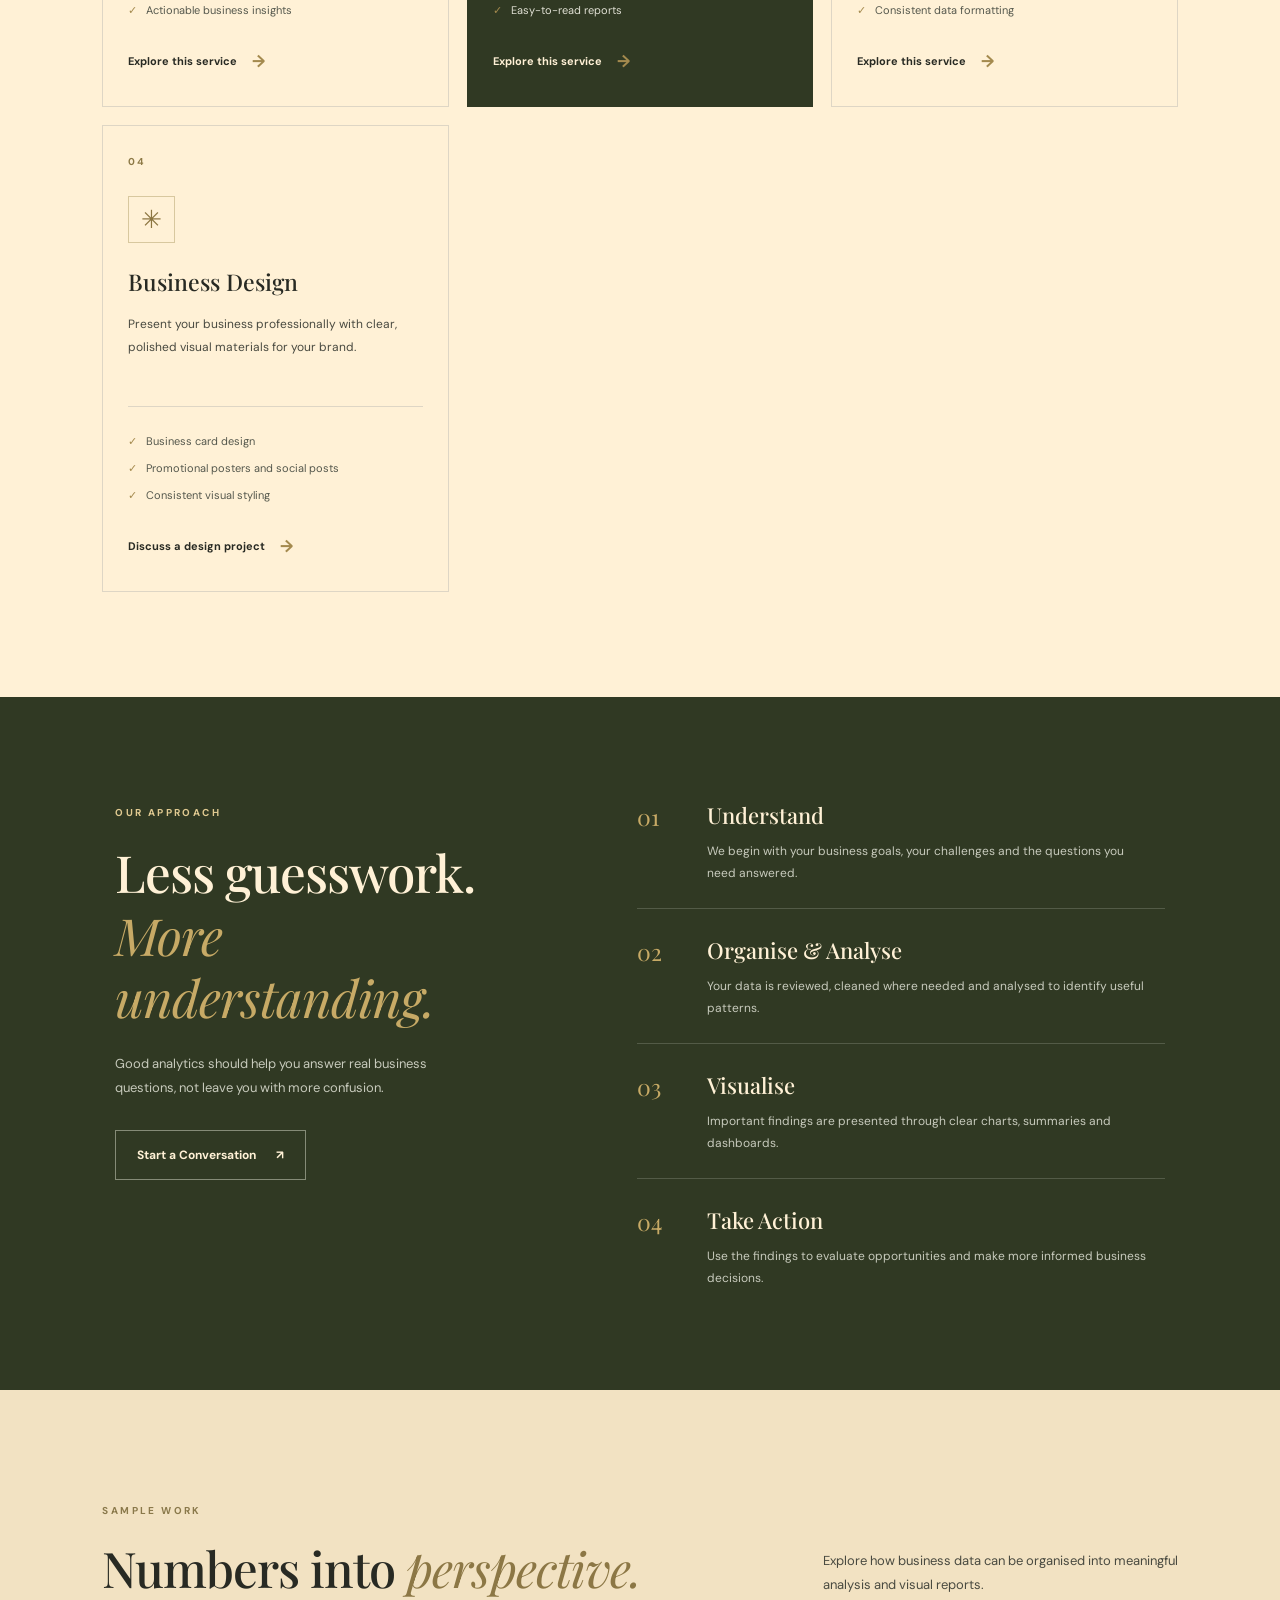
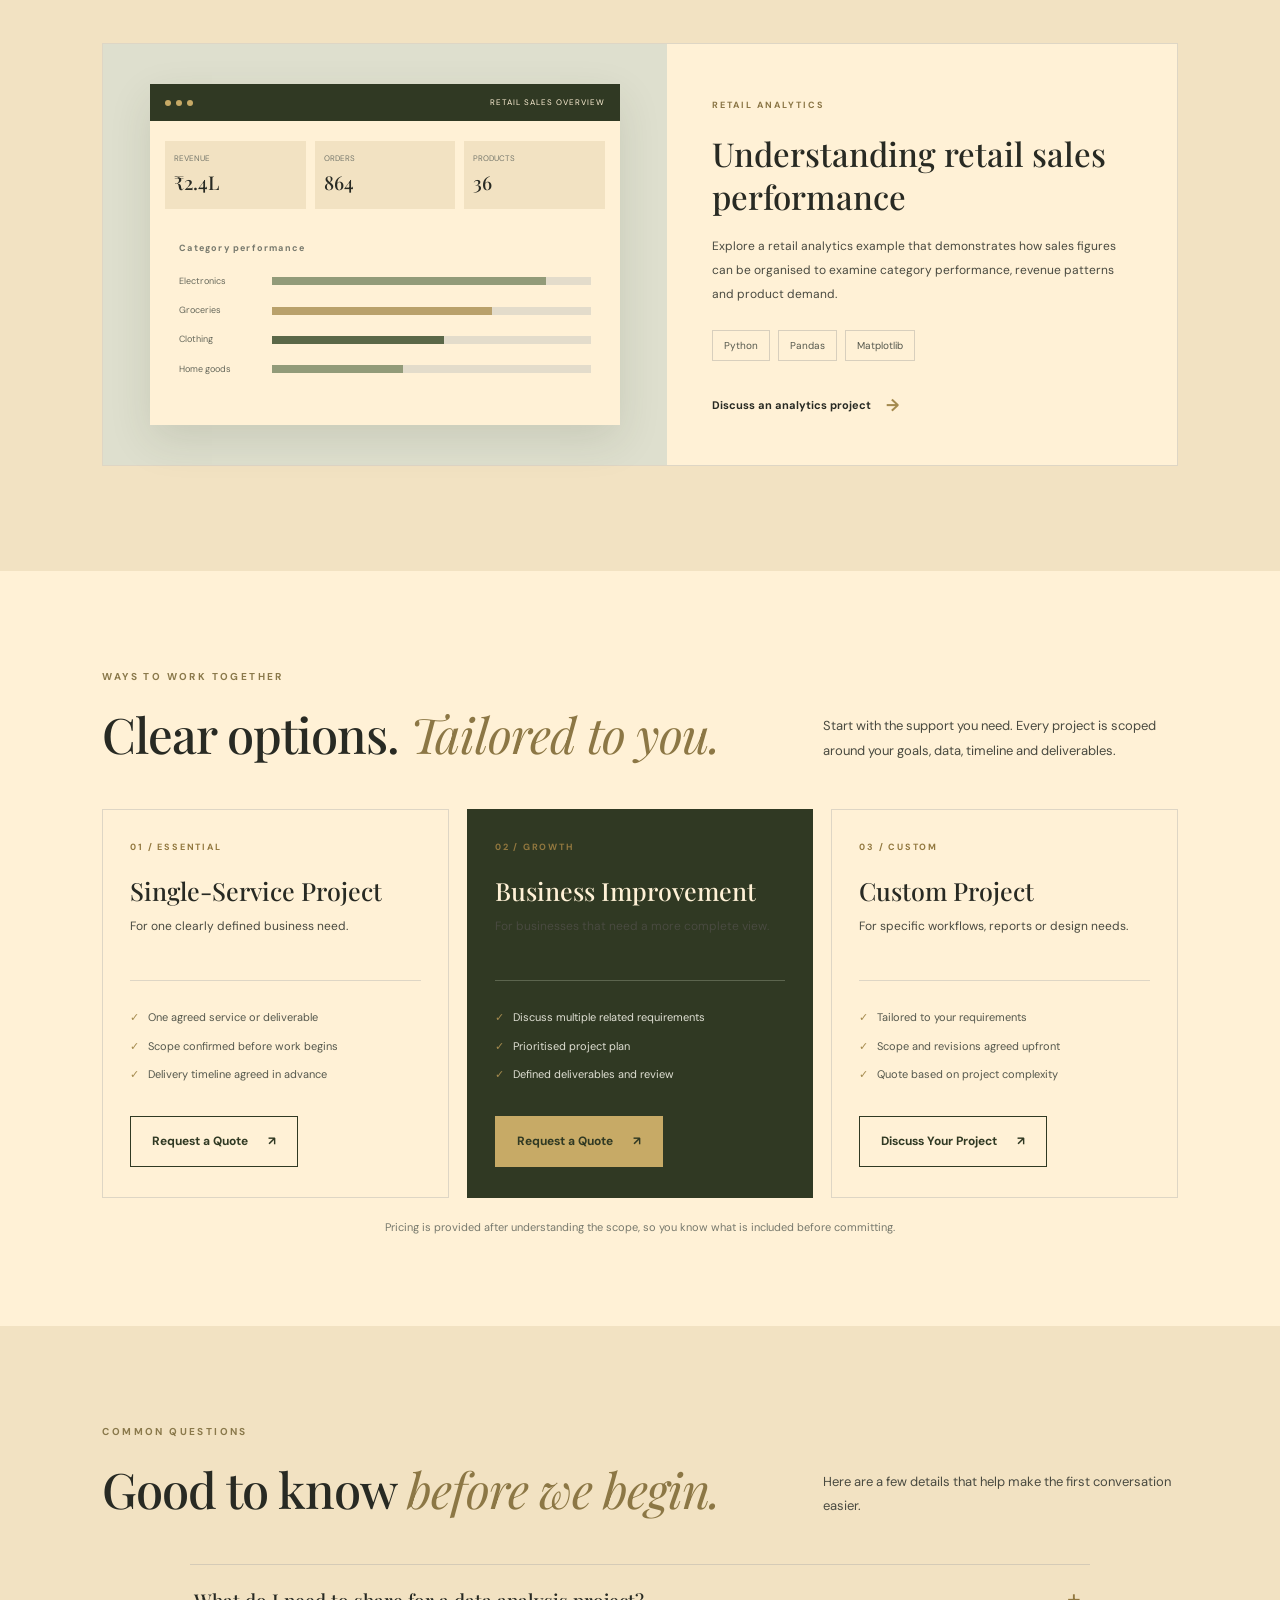
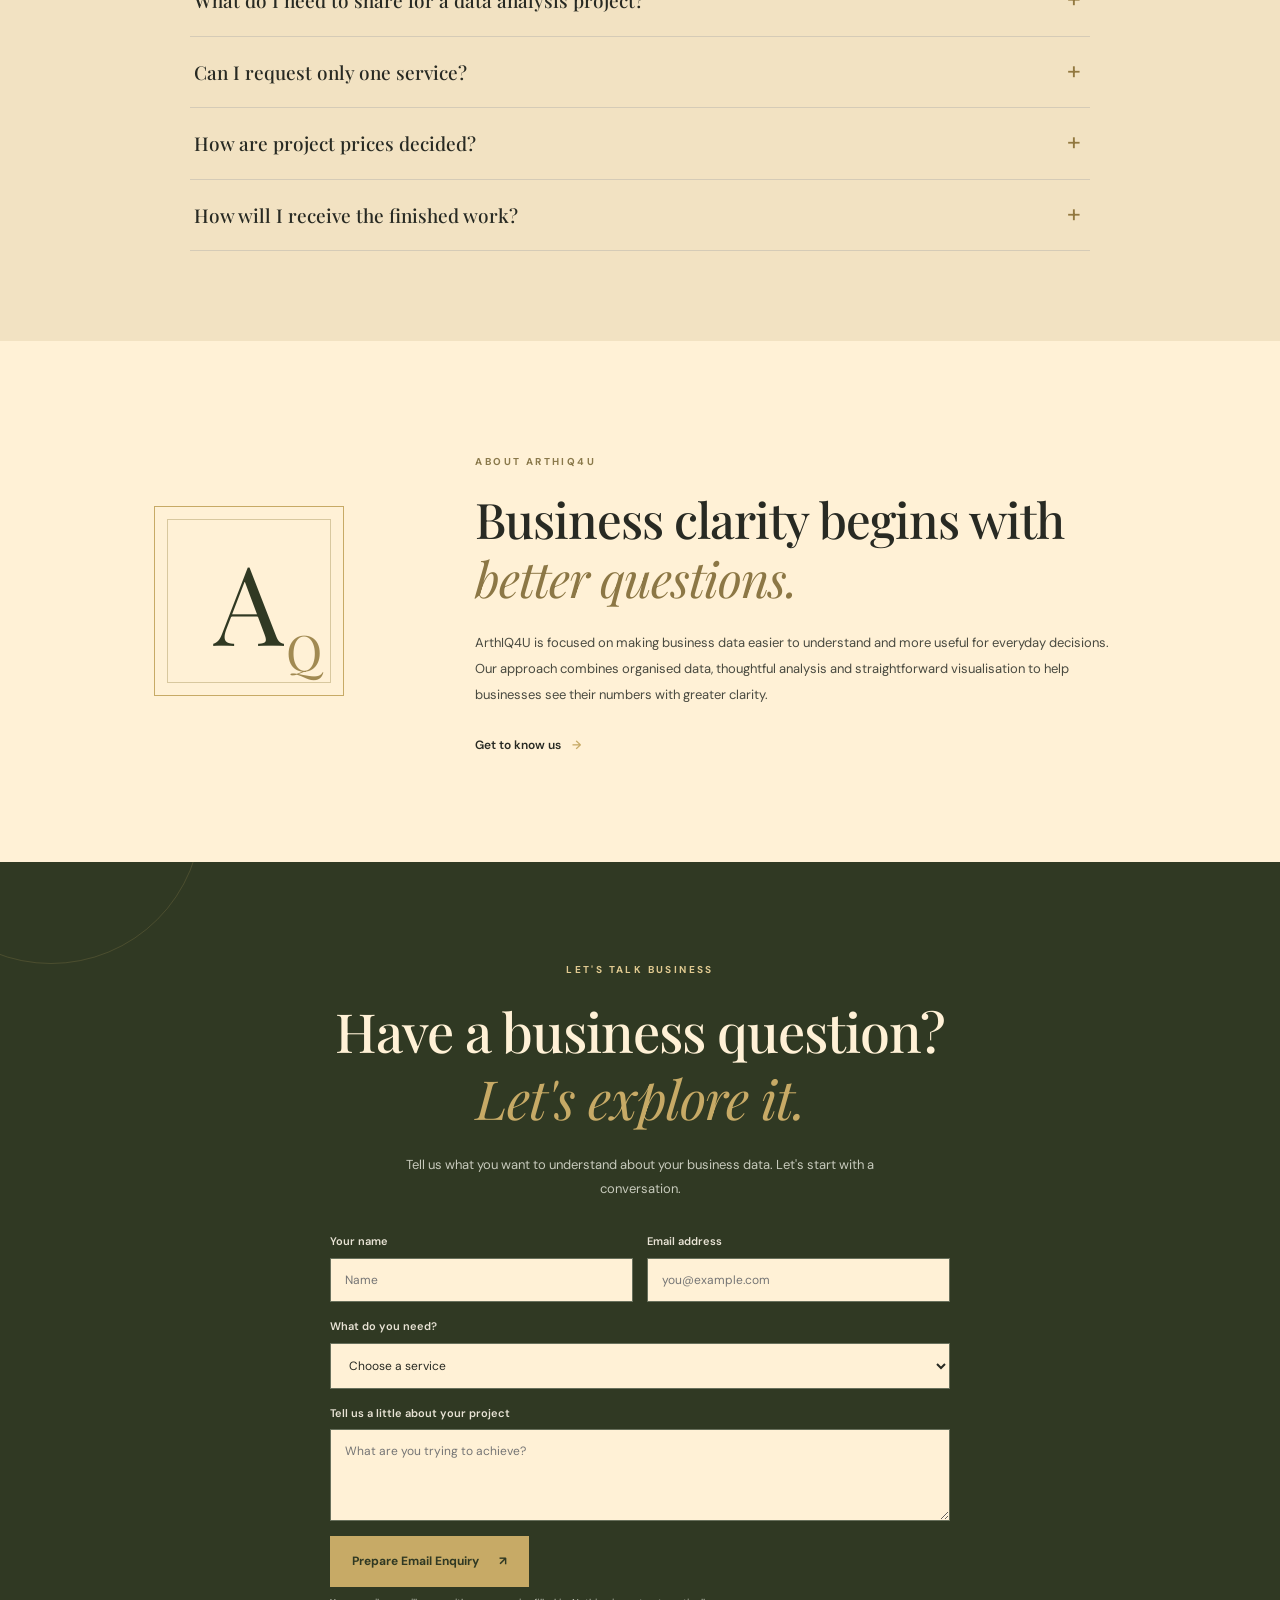
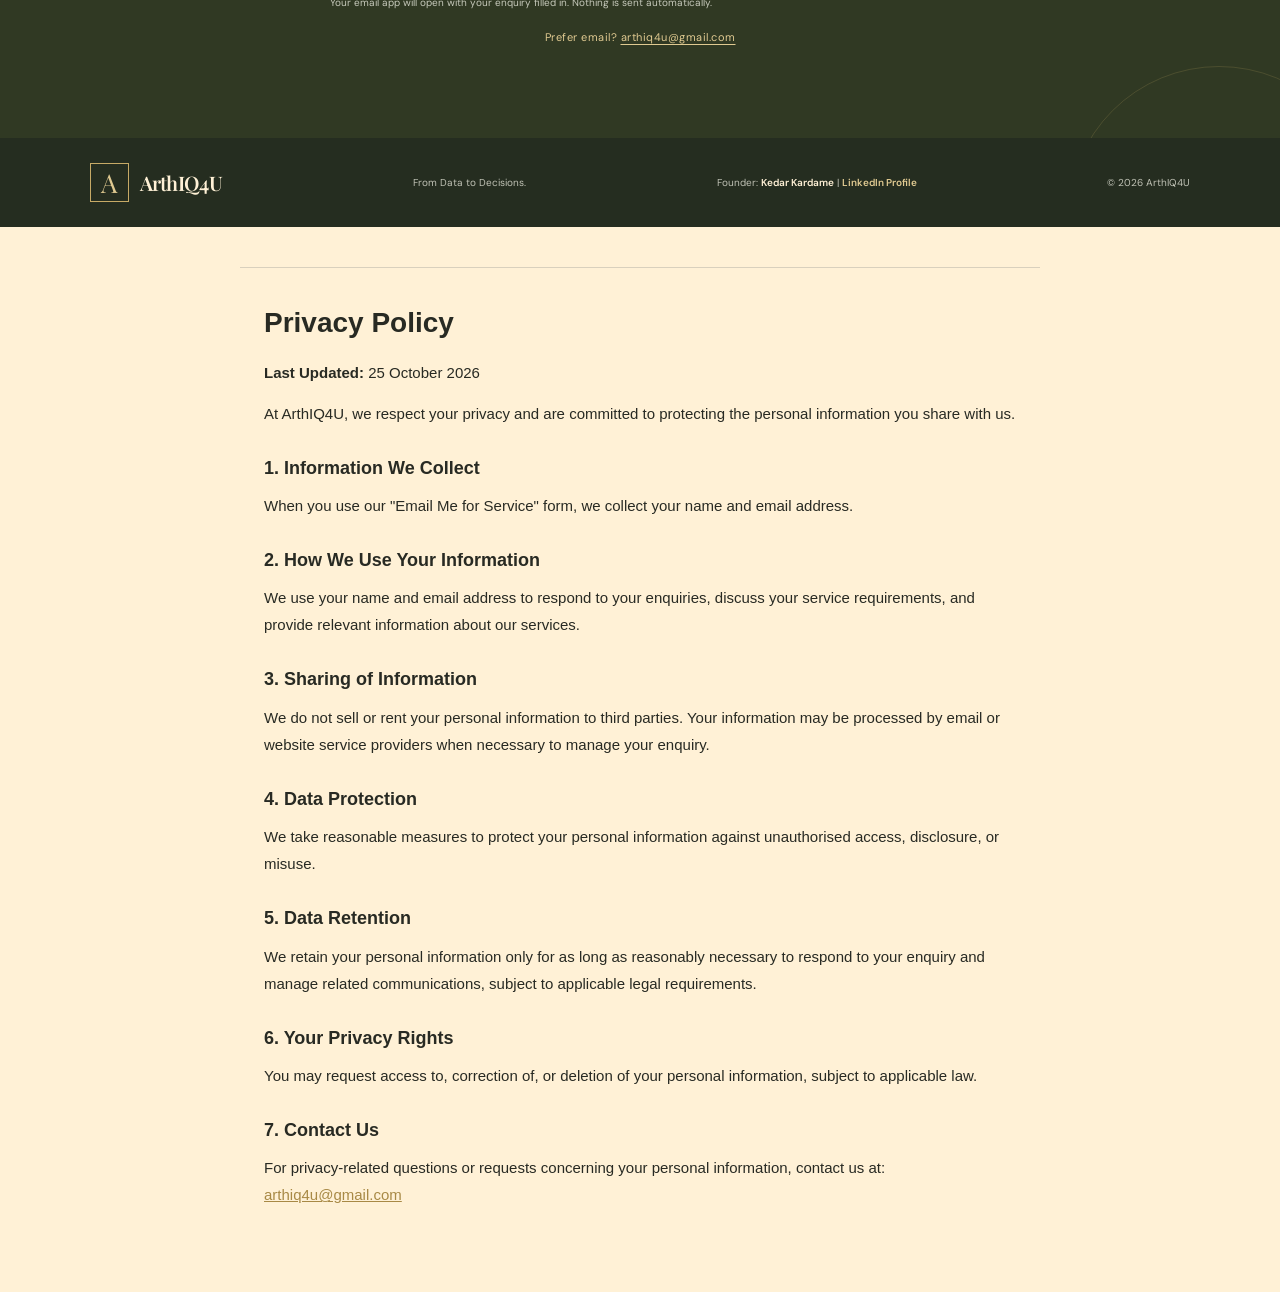
==== commit b484d213: "Update index.html" ====
--- a/index.html
+++ b/index.html
@@ -441,7 +441,7 @@
     Founder:
     <strong>Kedar Kardame</strong>
     |
-    <a href="YOUR_LINKEDIN_PROFILE_URL"
+    <a href="https://www.linkedin.com/in/kedar-kardame-a6bb04341/"
        target="_blank"
        rel="noopener noreferrer">
        LinkedIn Profile
--- a/style.css
+++ b/style.css
@@ -2030,3 +2030,32 @@
         font-size: 14px;
     }
 }
+
+/* Founder name and LinkedIn link */
+.footer p a {
+    color: #E0CA91;
+    text-decoration: none;
+    font-weight: 600;
+    transition: color 0.3s ease;
+}
+
+.footer p a:hover {
+    color: #FFFFFF;
+    text-decoration: underline;
+}
+
+.footer p strong {
+    color: #FFF1D6;
+    font-weight: 600;
+}
+
+/* Footer layout for the founder information */
+.footer {
+    flex-wrap: wrap;
+}
+
+.footer .founder-info {
+    font-size: 11px;
+    color: #C0C2B5;
+    line-height: 1.8;
+}
